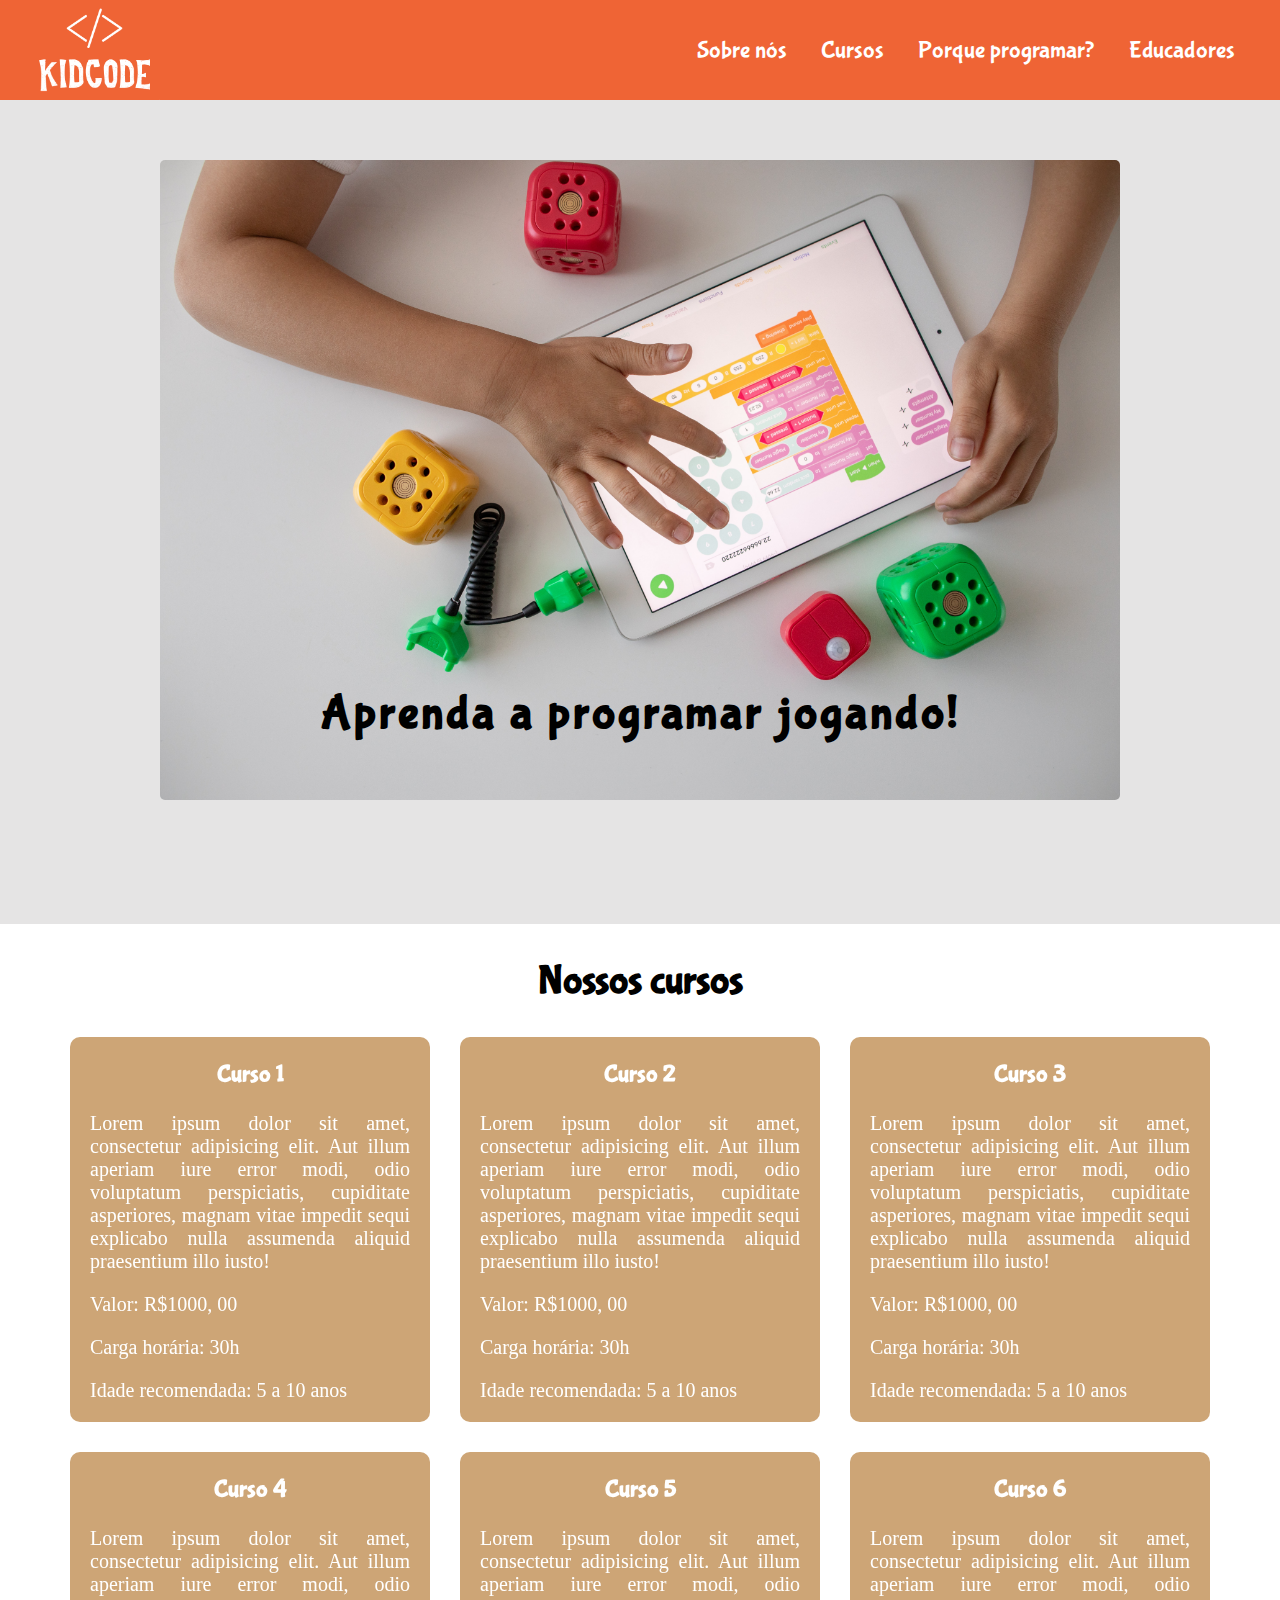
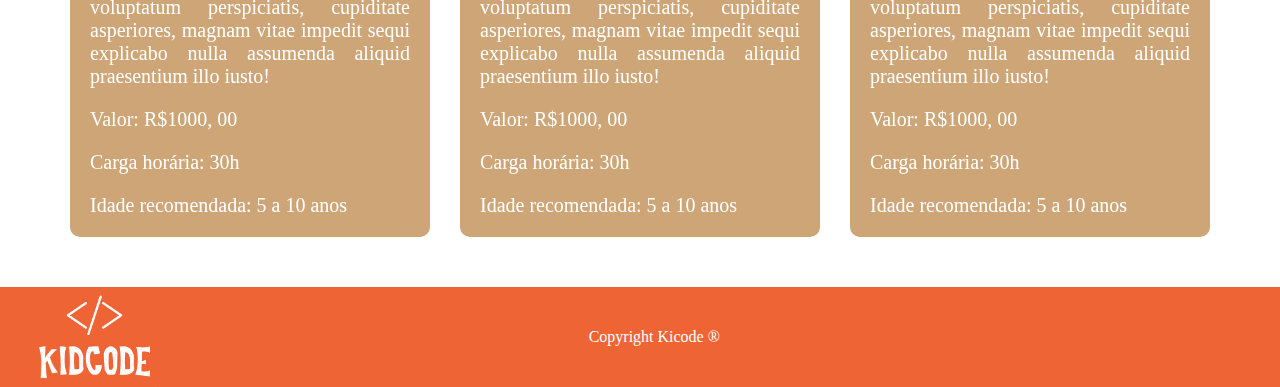
==== index.html @ c509c016 "Primeira versão da página inicial da Kidcode" ====
<!DOCTYPE html>
<html lang="pt">
  <head>
    <meta charset="UTF-8" />
    <meta http-equiv="X-UA-Compatible" content="IE=edge" />
    <meta name="viewport" content="width=device-width, initial-scale=1.0" />
    <title>KidCode | Bem vindo!</title>
    <link rel="stylesheet" href="style.css" />
    <link rel="preconnect" href="https://fonts.googleapis.com" />
    <link rel="preconnect" href="https://fonts.gstatic.com" crossorigin />
    <link
      href="https://fonts.googleapis.com/css2?family=Bubblegum+Sans&display=swap"
      rel="stylesheet"
    />
  </head>
  <body>
    <!--Cabeçalho-->

    <header class="header-container">
      <img class="logo" src="./assets/imagens/logo-laranja.png" />
      <nav class="nav-container">
        <ul>
          <li><a href="#">Sobre nós</a></li>
          <li><a href="#">Cursos</a></li>
          <li><a href="#">Porque programar?</a></li>
          <li><a href="#">Educadores</a></li>
        </ul>
      </nav>
    </header>

    <!--Parte principal-->
    <main>
      <!--Banner principal do site-->
      <section class="banner-container">
        <img src="./assets/imagens/imagem-banner.jpg" alt="" />
        <h1>Aprenda a programar jogando!</h1>
      </section>

      <!--Seção de cursos-->
      <section class="cursos-container">
        <h2>Nossos cursos</h2>

        <!--Container dos cards de cursos-->
        <div class="cursos-cards-container">
          <div class="card primeiro">
            <h3>Curso 1</h3>
            <p>
              Lorem ipsum dolor sit amet, consectetur adipisicing elit. Aut
              illum aperiam iure error modi, odio voluptatum perspiciatis,
              cupiditate asperiores, magnam vitae impedit sequi explicabo nulla
              assumenda aliquid praesentium illo iusto!
            </p>
            <p>Valor: R$1000, 00</p>
            <p>Carga horária: 30h</p>
            <p>Idade recomendada: 5 a 10 anos</p>
          </div>
          <div class="card segundo">
            <h3>Curso 2</h3>
            <p>
              Lorem ipsum dolor sit amet, consectetur adipisicing elit. Aut
              illum aperiam iure error modi, odio voluptatum perspiciatis,
              cupiditate asperiores, magnam vitae impedit sequi explicabo nulla
              assumenda aliquid praesentium illo iusto!
            </p>
            <p>Valor: R$1000, 00</p>
            <p>Carga horária: 30h</p>
            <p>Idade recomendada: 5 a 10 anos</p>
          </div>
          <div class="card terceiro">
            <h3>Curso 3</h3>
            <p>
              Lorem ipsum dolor sit amet, consectetur adipisicing elit. Aut
              illum aperiam iure error modi, odio voluptatum perspiciatis,
              cupiditate asperiores, magnam vitae impedit sequi explicabo nulla
              assumenda aliquid praesentium illo iusto!
            </p>
            <p>Valor: R$1000, 00</p>
            <p>Carga horária: 30h</p>
            <p>Idade recomendada: 5 a 10 anos</p>
          </div>
          <div class="card quarto">
            <h3>Curso 4</h3>
            <p>
              Lorem ipsum dolor sit amet, consectetur adipisicing elit. Aut
              illum aperiam iure error modi, odio voluptatum perspiciatis,
              cupiditate asperiores, magnam vitae impedit sequi explicabo nulla
              assumenda aliquid praesentium illo iusto!
            </p>
            <p>Valor: R$1000, 00</p>
            <p>Carga horária: 30h</p>
            <p>Idade recomendada: 5 a 10 anos</p>
          </div>
          <div class="card quinto">
            <h3>Curso 5</h3>
            <p>
              Lorem ipsum dolor sit amet, consectetur adipisicing elit. Aut
              illum aperiam iure error modi, odio voluptatum perspiciatis,
              cupiditate asperiores, magnam vitae impedit sequi explicabo nulla
              assumenda aliquid praesentium illo iusto!
            </p>
            <p>Valor: R$1000, 00</p>
            <p>Carga horária: 30h</p>
            <p>Idade recomendada: 5 a 10 anos</p>
          </div>
          <div class="card sexto">
            <h3>Curso 6</h3>
            <p>
              Lorem ipsum dolor sit amet, consectetur adipisicing elit. Aut
              illum aperiam iure error modi, odio voluptatum perspiciatis,
              cupiditate asperiores, magnam vitae impedit sequi explicabo nulla
              assumenda aliquid praesentium illo iusto!
            </p>
            <p>Valor: R$1000, 00</p>
            <p>Carga horária: 30h</p>
            <p>Idade recomendada: 5 a 10 anos</p>
          </div>
        </div>
      </section>
    </main>

    <!--Footer-->
    <footer class="footer-container">
      <img class="logo" src="./assets/imagens/logo-laranja.png" />
      <p>Copyright Kicode	&#174</p>
    </footer>
  </body>
</html>
---- style.css ----
:root {
  --laranja-principal: rgba(239, 100, 53, 1);
  --orange-hover: rgb(241, 181, 161);
}

/*Fontes
Nav
font-family: 'Bubblegum Sans', cursive;
*/

body {
  margin: 0;
}
/*---------------------------------------------------------------------------*/

/*HEADER*/

.header-container {
  background-color: var(--laranja-principal);
  display: flex;
  justify-content: space-between;
}

.logo {
  height: 100px;
  margin-left: 30px;
}

/*Navegação*/

.nav-container{
  align-items: center;
  display: flex;
}

.nav-container ul {
  padding: 0;
  padding-right: 30px;
}

.nav-container li {
  display: inline;
  padding: 15px;
  list-style: none;
}

.nav-container li:hover {
  border: 2px solid #fff;
  border-radius: 10px;
  padding: 13px;
  background-color: rgba(255, 255, 255, 0.91);
}

.nav-container li:hover a {
  color: rgba(239, 100, 53, 1)
}

.nav-container li a {
  color: #fff;
  font-size: 1.5rem;
  text-decoration: none;
  font-family: 'Bubblegum Sans', cursive;
}

/*------------------------------------------------------------------------*/

/*Banner*/

.banner-container {
  text-align: center;
  background-color: rgb(229, 228, 228);
  padding-top: 60px;
  max-height: 100vh;
  overflow: hidden;
}

.banner-container img {
  max-height: 75%;
  max-width: 75%;
  border-radius: 5px;
}

.banner-container h1 {
  z-index: 10;
  position: relative;
  bottom: 150px;
  font-family: 'Bubblegum Sans', cursive;
  letter-spacing: 3px;
  font-size: 3rem;
}

/*--------------------------------------------------------------------------*/

/*Seção de cursos*/

.cursos-container {
  margin-bottom: 50px;
}

.cursos-container h2 {
  text-align: center;
  font-size: 2.5rem;
  font-family: 'Bubblegum Sans', cursive;
}

.cursos-cards-container {
  display: grid;
  grid-template-columns: 40px repeat(6, 1fr) 40px;
  grid-template-rows: repeat(2, 1fr);
  gap: 30px;
  align-items: center;
}

.card {
  text-align: justify;
}

/*Estilização dos cards*/

.card {
  background-color: #f0a041;
  color: #fff;
  border-radius: 10px;
  filter: grayscale(50%);
  padding: 0 20px;
}

.card h3 {
  font-family: 'Bubblegum Sans', cursive;
  text-align: center;
  font-size: 1.5rem;
}

.card p {
  font-size: 1.25rem;
}

.card:hover {
  filter: none;
  cursor: pointer;
}

/*posicionamento dos cards dentro do grid*/

.card.primeiro{
  grid-column-start: 2;
  grid-column-end: 4;
  grid-row: 1 / 2;
}

.card.segundo{
  grid-column-start: 4;
  grid-column-end: 6;
  grid-row: 1 / 2;
}

.card.terceiro {
  grid-column-start: 6;
  grid-column-end: 8;
  grid-row: 1 / 2;
}

.card.quarto {
  grid-column-start: 2;
  grid-column-end: 4;
  grid-row: 2 / 3;
}

.card.quinto {
  grid-column-start: 4;
  grid-column-end: 6;
  grid-row: 2 / 3;
}

.card.sexto {
  grid-column-start: 6;
  grid-column-end: 8;
  grid-row: 2 / 3;
}
/*-------------------------------------------------------------------------------*/

/*Footer*/

.footer-container {
  display: flex;
  background-color: var(--laranja-principal);
}

.footer-container img {
 display: relative;
 margin-left: 30px;
}


.footer-container p {
  color: #fff;
  display: inline;
  align-self: center;
  margin: 0 auto;
  transform: translateX(-50%);
}
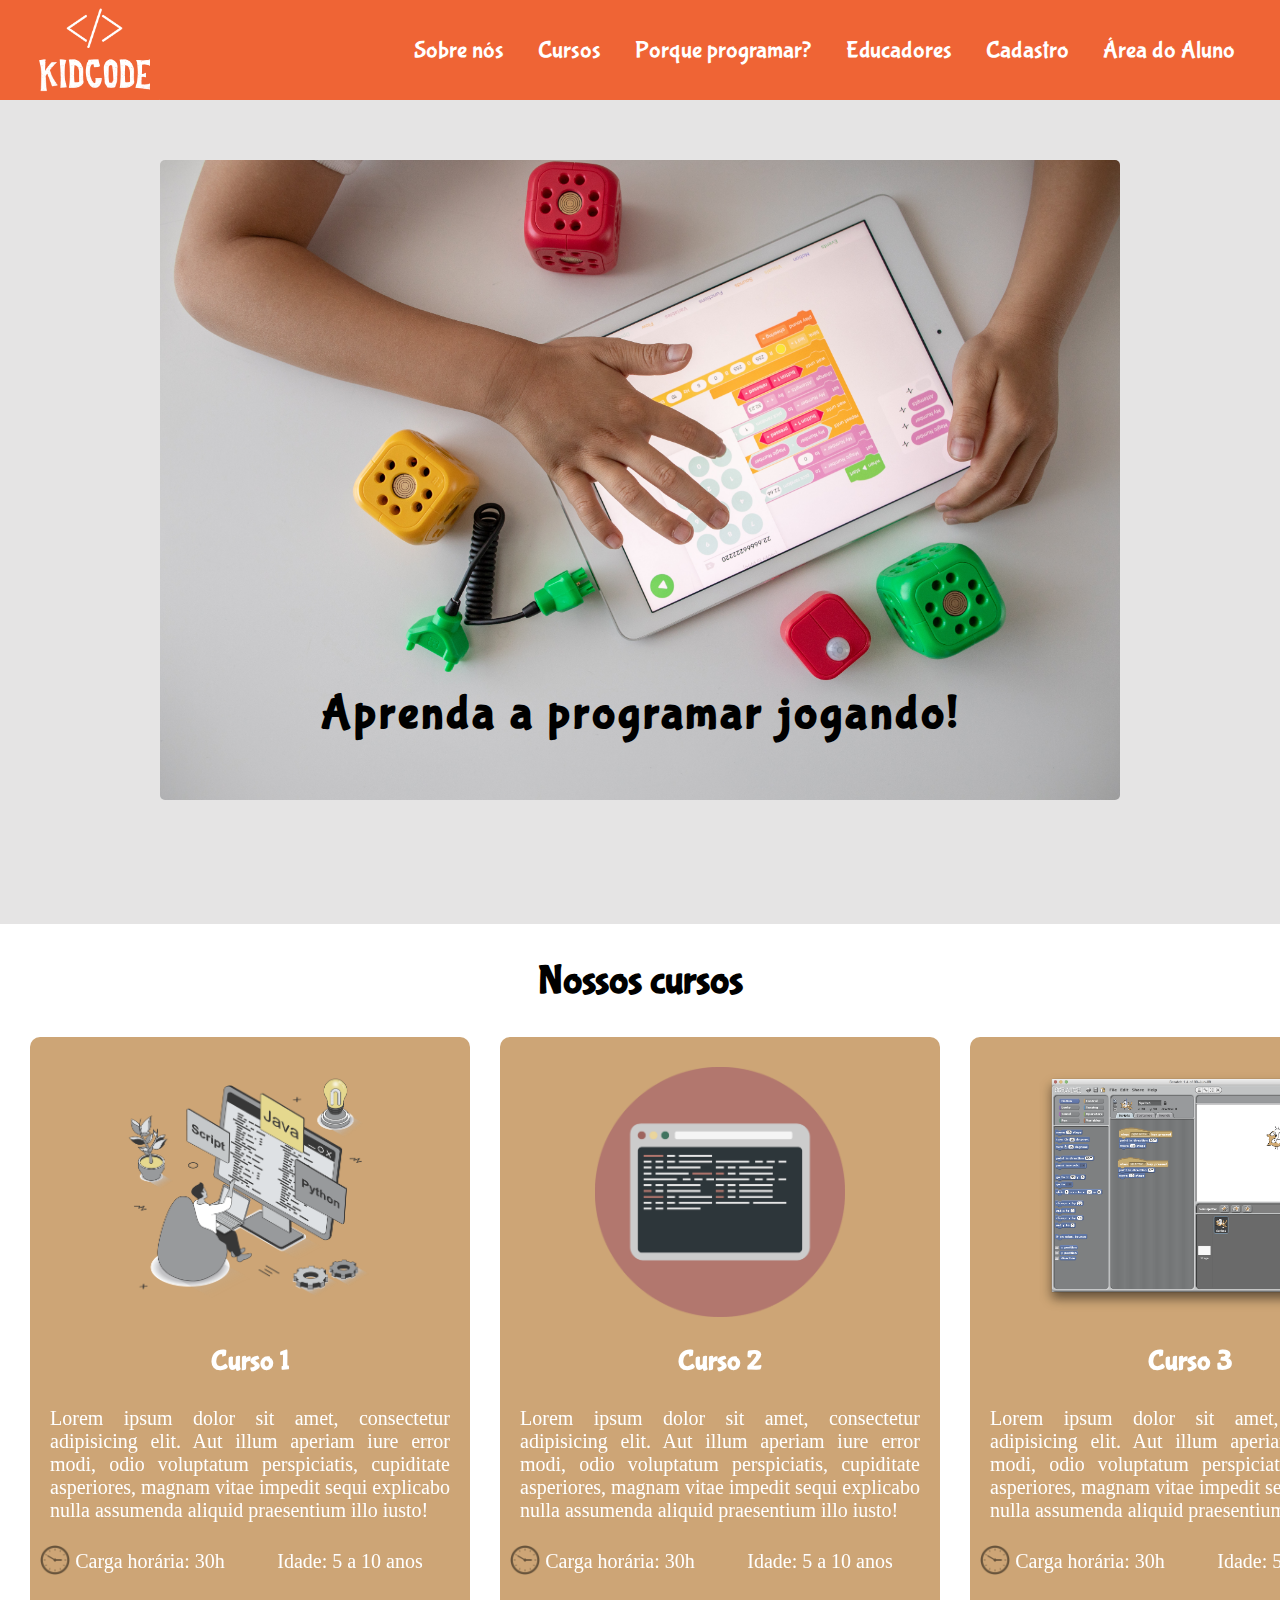
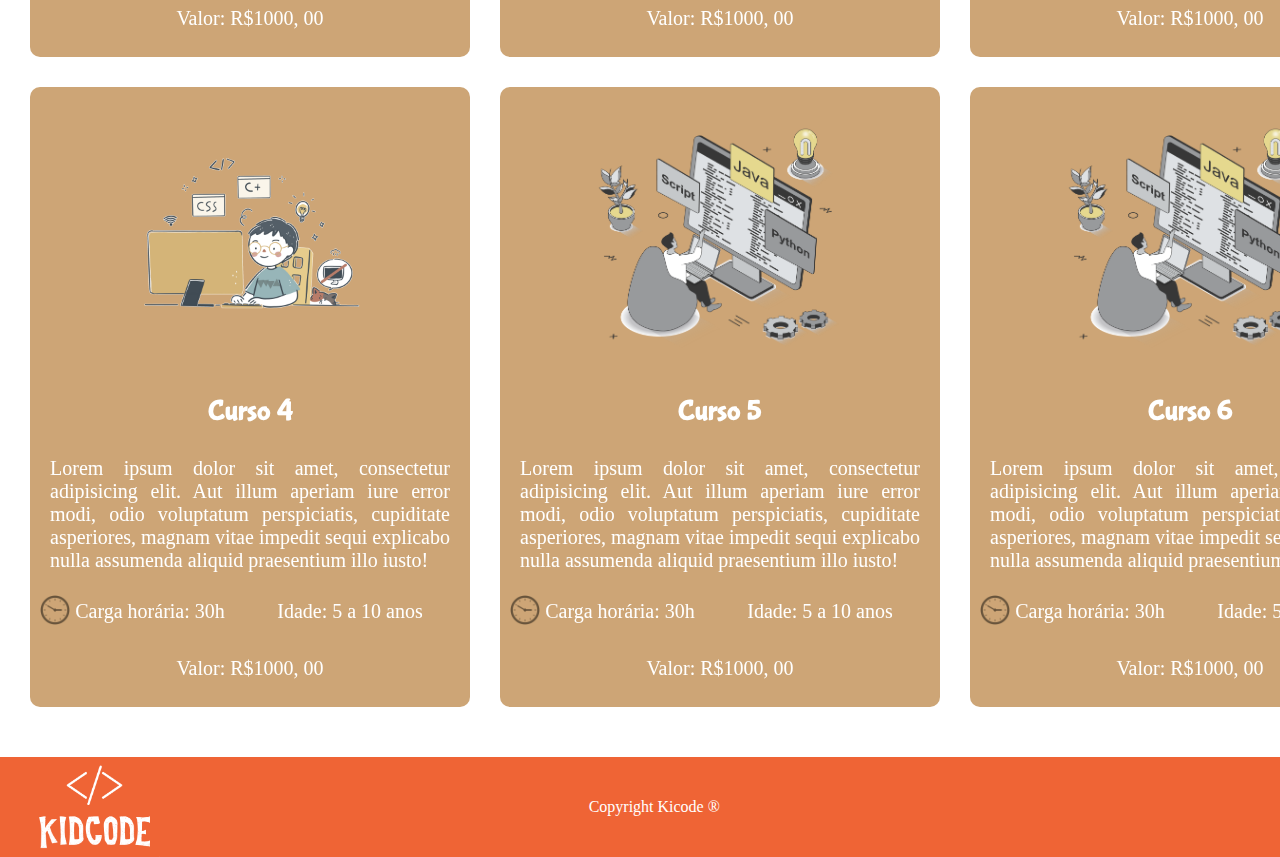
==== commit 612aabb0: "Header position fixed. Adicionei imagens nos cards de cursos" ====
--- a/index.html
+++ b/index.html
@@ -24,6 +24,8 @@
           <li><a href="#">Cursos</a></li>
           <li><a href="#">Porque programar?</a></li>
           <li><a href="#">Educadores</a></li>
+          <li><a href="#">Cadastro</a></li>
+          <li><a href="#">Área do Aluno</a></li>
         </ul>
       </nav>
     </header>
@@ -43,76 +45,94 @@
         <!--Container dos cards de cursos-->
         <div class="cursos-cards-container">
           <div class="card primeiro">
+            <div class="card-img-container">
+              <img src="./assets/imagens/cursos/coding.png" alt="">
+            </div>
             <h3>Curso 1</h3>
-            <p>
+            <p class="descricao">
               Lorem ipsum dolor sit amet, consectetur adipisicing elit. Aut
               illum aperiam iure error modi, odio voluptatum perspiciatis,
               cupiditate asperiores, magnam vitae impedit sequi explicabo nulla
               assumenda aliquid praesentium illo iusto!
             </p>
-            <p>Valor: R$1000, 00</p>
-            <p>Carga horária: 30h</p>
-            <p>Idade recomendada: 5 a 10 anos</p>
+            <p class="valor">Valor: R$1000, 00</p>
+            <p class="carga-horaria">Carga horária: 30h</p>
+            <p class="idade">Idade: 5 a 10 anos</p>
           </div>
           <div class="card segundo">
+            <div class="card-img-container">
+              <img src="./assets/imagens/cursos/coding2.png" alt="">
+            </div>
             <h3>Curso 2</h3>
-            <p>
+            <p class="descricao">
               Lorem ipsum dolor sit amet, consectetur adipisicing elit. Aut
               illum aperiam iure error modi, odio voluptatum perspiciatis,
               cupiditate asperiores, magnam vitae impedit sequi explicabo nulla
               assumenda aliquid praesentium illo iusto!
             </p>
-            <p>Valor: R$1000, 00</p>
-            <p>Carga horária: 30h</p>
-            <p>Idade recomendada: 5 a 10 anos</p>
+            <p class="valor">Valor: R$1000, 00</p>
+            <p class="carga-horaria">Carga horária: 30h</p>
+            <p class="idade">Idade: 5 a 10 anos</p>
           </div>
           <div class="card terceiro">
+            <div class="card-img-container">
+              <img src="./assets/imagens/cursos/scratch.png" alt="">
+            </div>
             <h3>Curso 3</h3>
-            <p>
+            <p class="descricao">
               Lorem ipsum dolor sit amet, consectetur adipisicing elit. Aut
               illum aperiam iure error modi, odio voluptatum perspiciatis,
               cupiditate asperiores, magnam vitae impedit sequi explicabo nulla
               assumenda aliquid praesentium illo iusto!
             </p>
-            <p>Valor: R$1000, 00</p>
-            <p>Carga horária: 30h</p>
-            <p>Idade recomendada: 5 a 10 anos</p>
+            <p class="valor">Valor: R$1000, 00</p>
+            <p class="carga-horaria">Carga horária: 30h </p>
+            <p class="idade">Idade: 5 a 10 anos</p>
           </div>
           <div class="card quarto">
+            <div class="card-img-container">
+              <img src="./assets/imagens/cursos/codingkid.png" alt="">
+            </div>
             <h3>Curso 4</h3>
-            <p>
+            <p class="descricao">
               Lorem ipsum dolor sit amet, consectetur adipisicing elit. Aut
               illum aperiam iure error modi, odio voluptatum perspiciatis,
               cupiditate asperiores, magnam vitae impedit sequi explicabo nulla
               assumenda aliquid praesentium illo iusto!
             </p>
-            <p>Valor: R$1000, 00</p>
-            <p>Carga horária: 30h</p>
-            <p>Idade recomendada: 5 a 10 anos</p>
+            <p class="valor">Valor: R$1000, 00</p>
+            <p class="carga-horaria">Carga horária: 30h</p>
+            <p class="idade">Idade: 5 a 10 anos</p>
           </div>
           <div class="card quinto">
+            <div class="card-img-container">
+              <img src="./assets/imagens/cursos/coding.png" alt="">
+            </div>
             <h3>Curso 5</h3>
-            <p>
+            <p class="descricao">
               Lorem ipsum dolor sit amet, consectetur adipisicing elit. Aut
               illum aperiam iure error modi, odio voluptatum perspiciatis,
               cupiditate asperiores, magnam vitae impedit sequi explicabo nulla
               assumenda aliquid praesentium illo iusto!
             </p>
-            <p>Valor: R$1000, 00</p>
-            <p>Carga horária: 30h</p>
-            <p>Idade recomendada: 5 a 10 anos</p>
+            <p class="valor">Valor: R$1000, 00</p>
+            <p class="carga-horaria">Carga horária: 30h</p>
+            <p class="idade">Idade: 5 a 10 anos</p>
           </div>
           <div class="card sexto">
+            <div class="card-img-container">
+              <img src="./assets/imagens/cursos/coding.png" alt="">
+            </div>
             <h3>Curso 6</h3>
-            <p>
+            <p class="descricao">
               Lorem ipsum dolor sit amet, consectetur adipisicing elit. Aut
               illum aperiam iure error modi, odio voluptatum perspiciatis,
               cupiditate asperiores, magnam vitae impedit sequi explicabo nulla
               assumenda aliquid praesentium illo iusto!
             </p>
-            <p>Valor: R$1000, 00</p>
-            <p>Carga horária: 30h</p>
-            <p>Idade recomendada: 5 a 10 anos</p>
+            <p class="valor">Valor: R$1000, 00</p>
+            <p class="carga-horaria">Carga horária: 30h</p>
+            <p class="idade">Idade: 5 a 10 anos</p>
           </div>
         </div>
       </section>
--- a/style.css
+++ b/style.css
@@ -19,6 +19,10 @@
   background-color: var(--laranja-principal);
   display: flex;
   justify-content: space-between;
+  position: fixed;
+  top:0;
+  width: 100vw;
+  z-index: 100;
 }
 
 .logo {
@@ -52,7 +56,7 @@
 }
 
 .nav-container li:hover a {
-  color: rgba(239, 100, 53, 1)
+  color: rgba(239, 100, 53, 1);
 }
 
 .nav-container li a {
@@ -64,9 +68,11 @@
 
 /*------------------------------------------------------------------------*/
 
+
 /*Banner*/
 
 .banner-container {
+  margin-top: 100px;
   text-align: center;
   background-color: rgb(229, 228, 228);
   padding-top: 60px;
@@ -93,9 +99,14 @@
 
 /*Seção de cursos*/
 
+/*Container de todos os cursos*/
+
 .cursos-container {
   margin-bottom: 50px;
-}
+  
+}
+
+/*título Nossos Cursos*/
 
 .cursos-container h2 {
   text-align: center;
@@ -103,17 +114,16 @@
   font-family: 'Bubblegum Sans', cursive;
 }
 
+/*container dos cards*/
 .cursos-cards-container {
   display: grid;
-  grid-template-columns: 40px repeat(6, 1fr) 40px;
+  grid-template-columns: repeat(8, 1fr);
   grid-template-rows: repeat(2, 1fr);
   gap: 30px;
   align-items: center;
-}
-
-.card {
-  text-align: justify;
-}
+
+}
+
 
 /*Estilização dos cards*/
 
@@ -123,21 +133,81 @@
   border-radius: 10px;
   filter: grayscale(50%);
   padding: 0 20px;
-}
+  width: 400px;
+  display: grid;
+  grid-template-rows: 300px 50px 150px 50px 70px;
+  grid-template-columns: repeat(2, 1fr);
+  justify-items: center;
+}
+
+/*Container das imagens dos cards e estilização das imagens / posicionamento*/
+.card-img-container {
+  width: 100%;
+  grid-area: 1 / 1 / 2 / 3;
+  margin: 30px auto 20px;
+
+}
+
+.card-img-container img{
+  width: auto;
+  height: 100%;
+  margin-left: 50%;
+  transform: translateX(-50%);
+}
+
+/*Estilização e posicionamento dos textos dos cards*/
 
 .card h3 {
   font-family: 'Bubblegum Sans', cursive;
   text-align: center;
-  font-size: 1.5rem;
-}
-
-.card p {
+  font-size: 1.75rem;
+  grid-area: 2 / 1 / 3 / 3;
+  margin: 0;
+  align-self: center;
+}
+
+.card .descricao {
+  font-size: 1.25rem;
+  grid-area: 3 / 1 / 4 / 3;
+  text-align: justify;
+}
+
+.card .carga-horaria {
+  grid-area: 4 / 1 / 5 / 2;
+  font-size: 1.25rem;
+  align-self: center;
+}
+
+/*Relógio antes da carga horária*/
+.card .carga-horaria::before {
+  background-image: url('./assets/imagens/cursos/clock.png');
+  filter: opacity(0.5);
+  background-size: 30px 30px;
+  display: inline-block;
+  width: 30px;
+  height: 30px;
+  content: '';
+  position: absolute;
+  left: 10px;
+  transform: translateY(-5px);
+}
+
+.card .idade {
+  align-self: center;
+  font-size: 1.25rem;
+}
+
+.card .valor {
+  grid-area: 5 / 1 / 6 / 3;
+  align-self: start;
   font-size: 1.25rem;
 }
 
 .card:hover {
   filter: none;
   cursor: pointer;
+  transform: scale(1.05);
+  transition: all 0.5s ease-in-out;
 }
 
 /*posicionamento dos cards dentro do grid*/
@@ -191,7 +261,6 @@
  margin-left: 30px;
 }
 
-
 .footer-container p {
   color: #fff;
   display: inline;
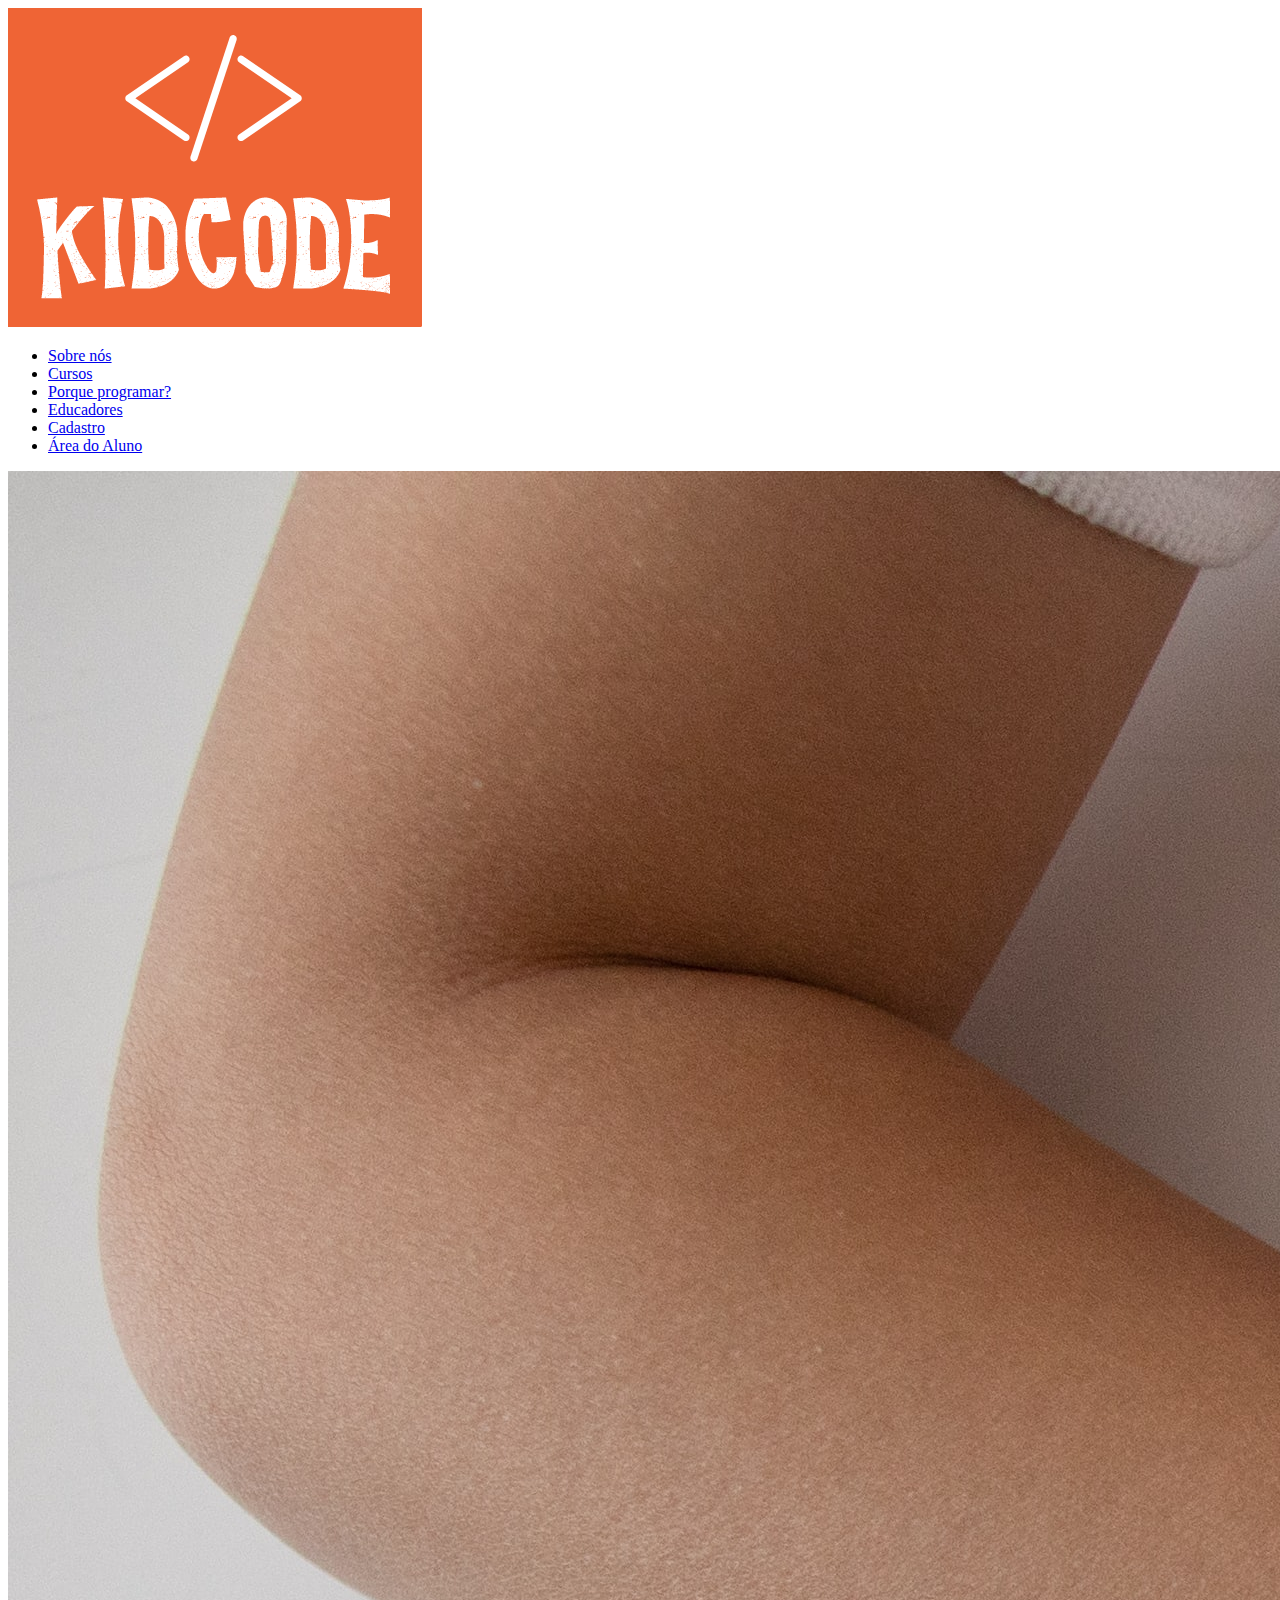
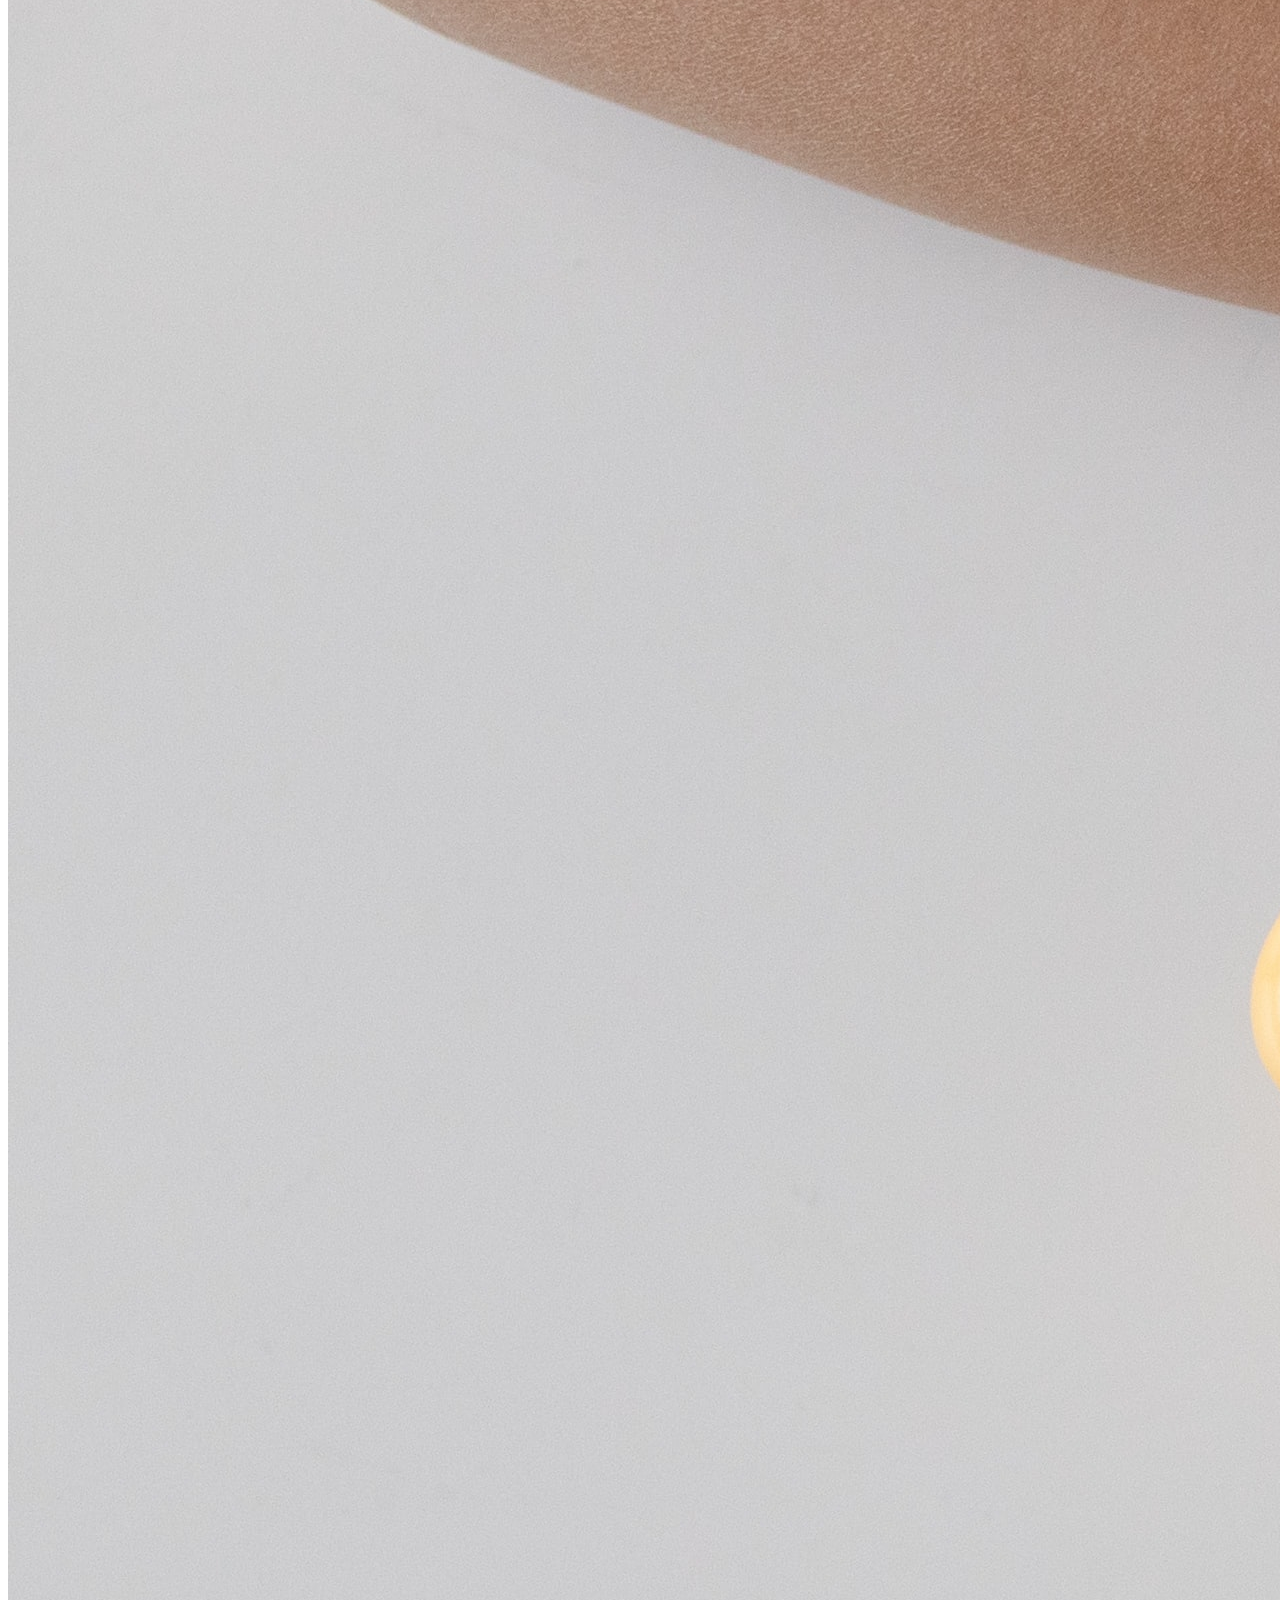
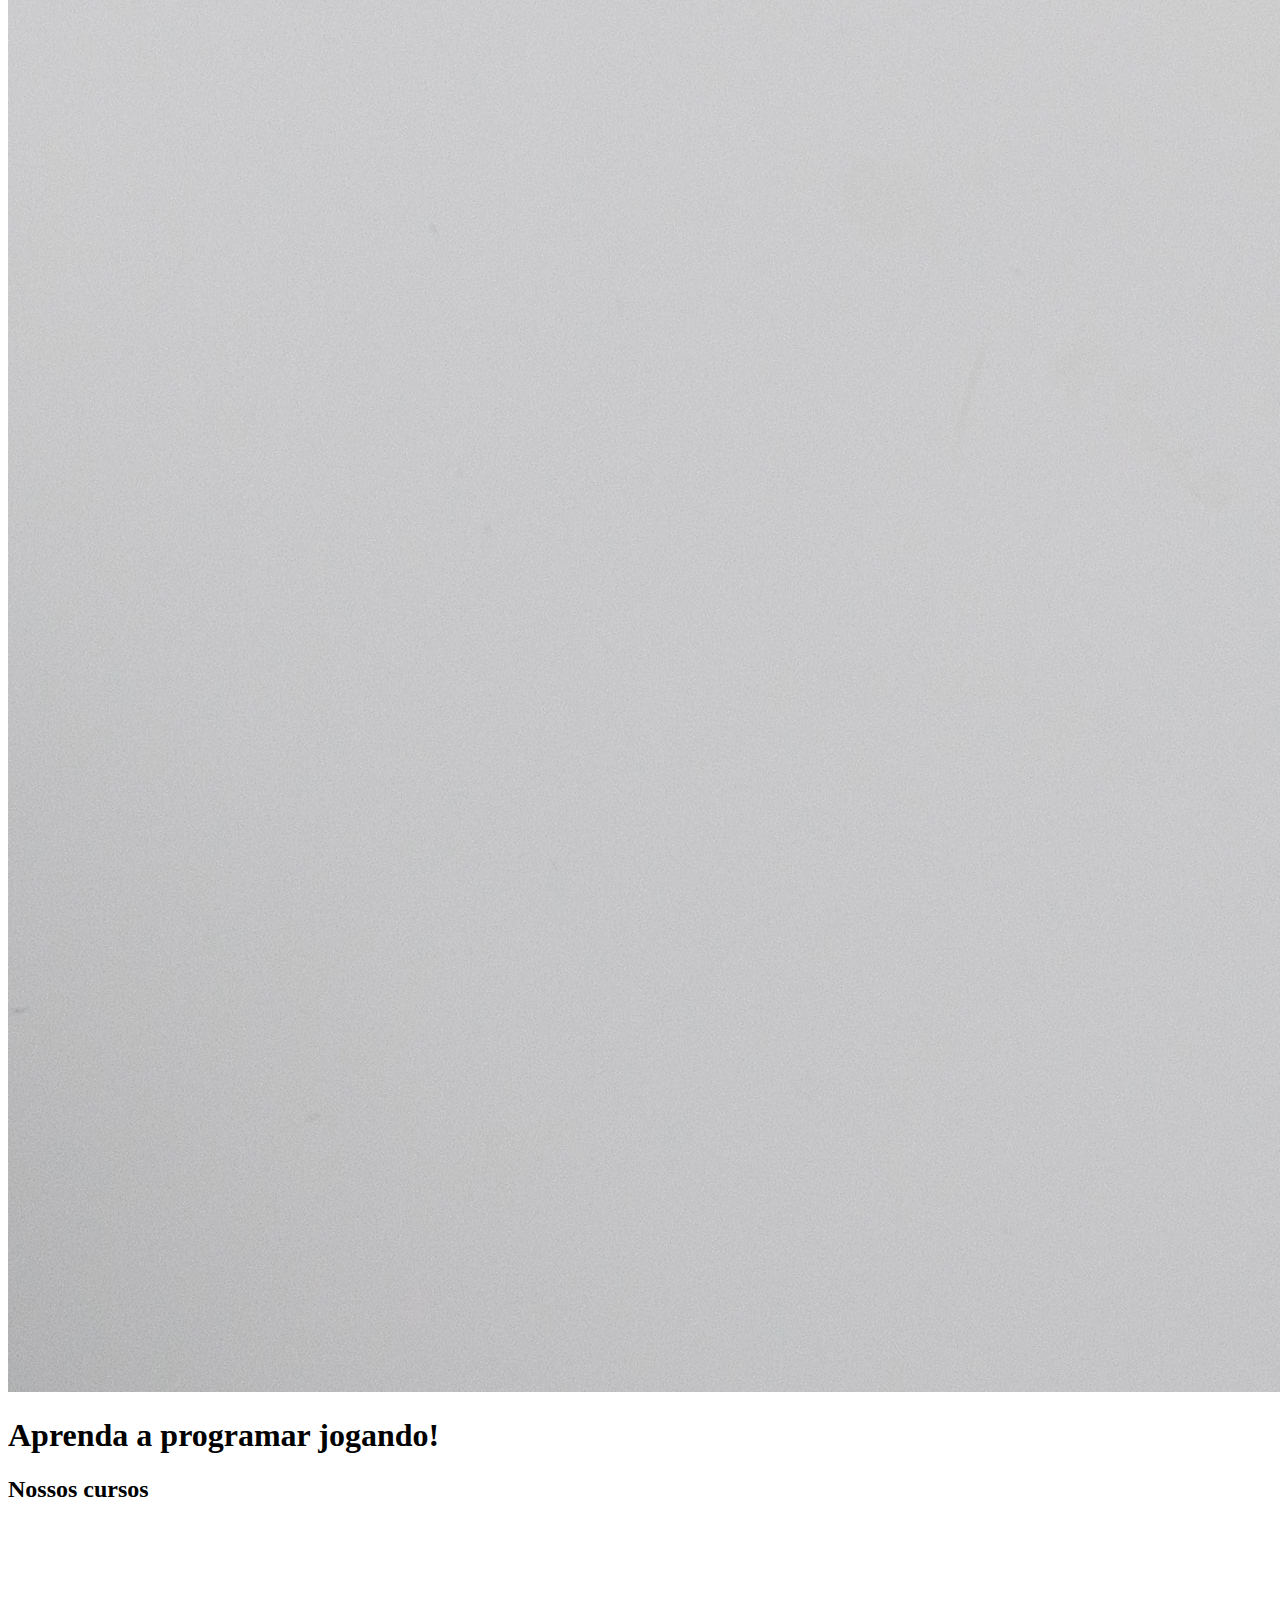
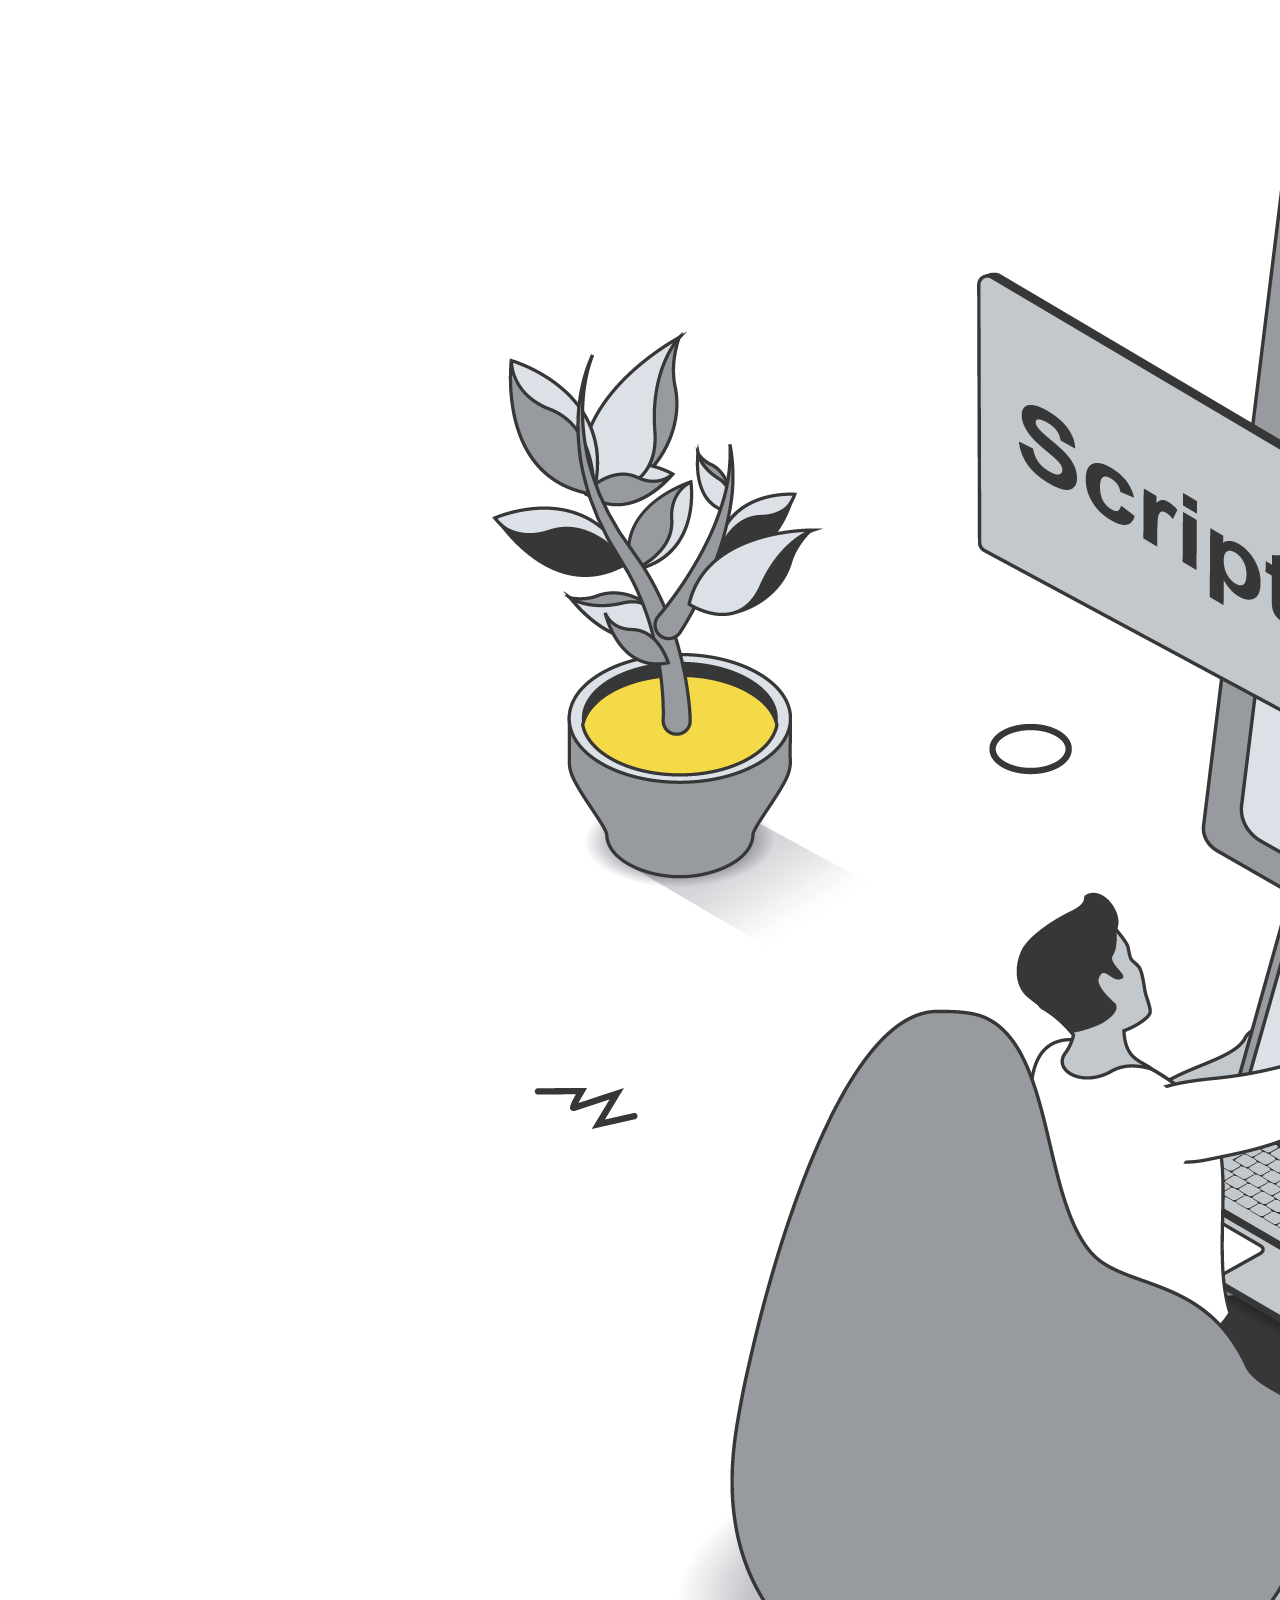
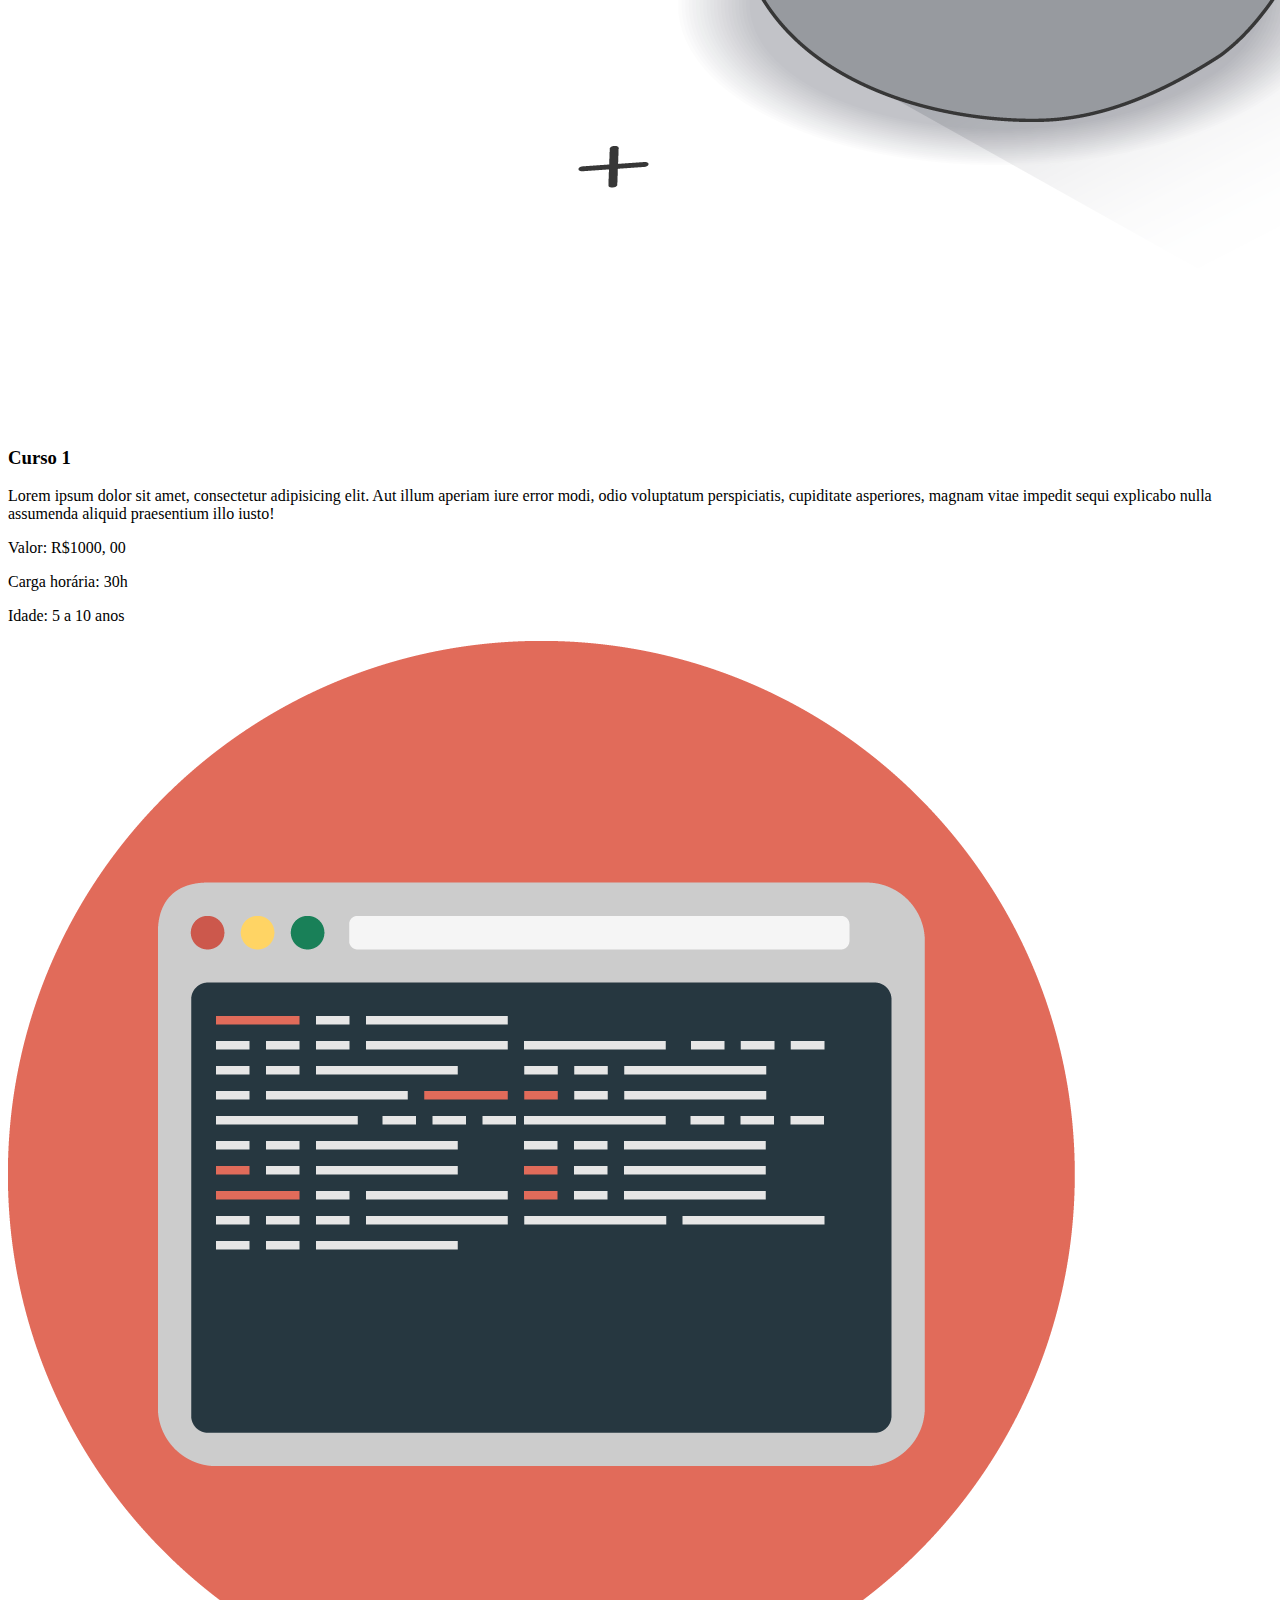
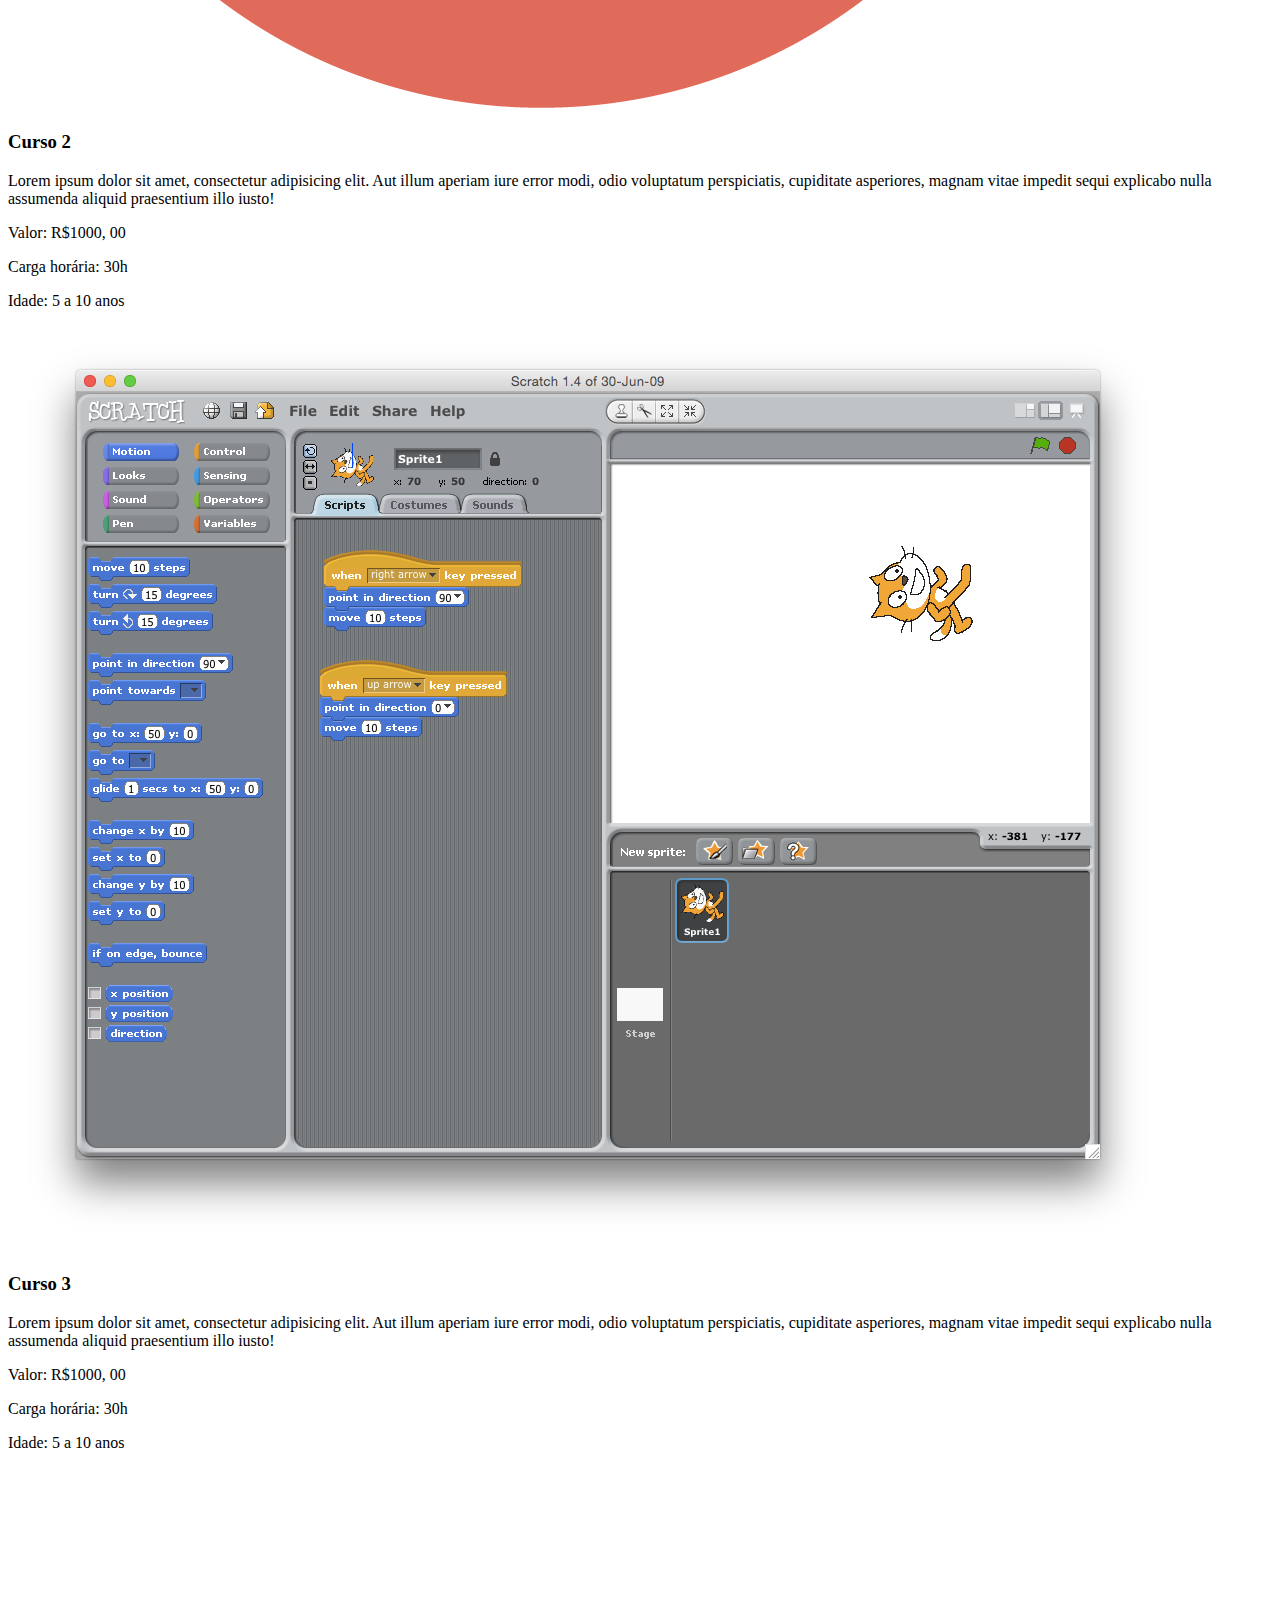
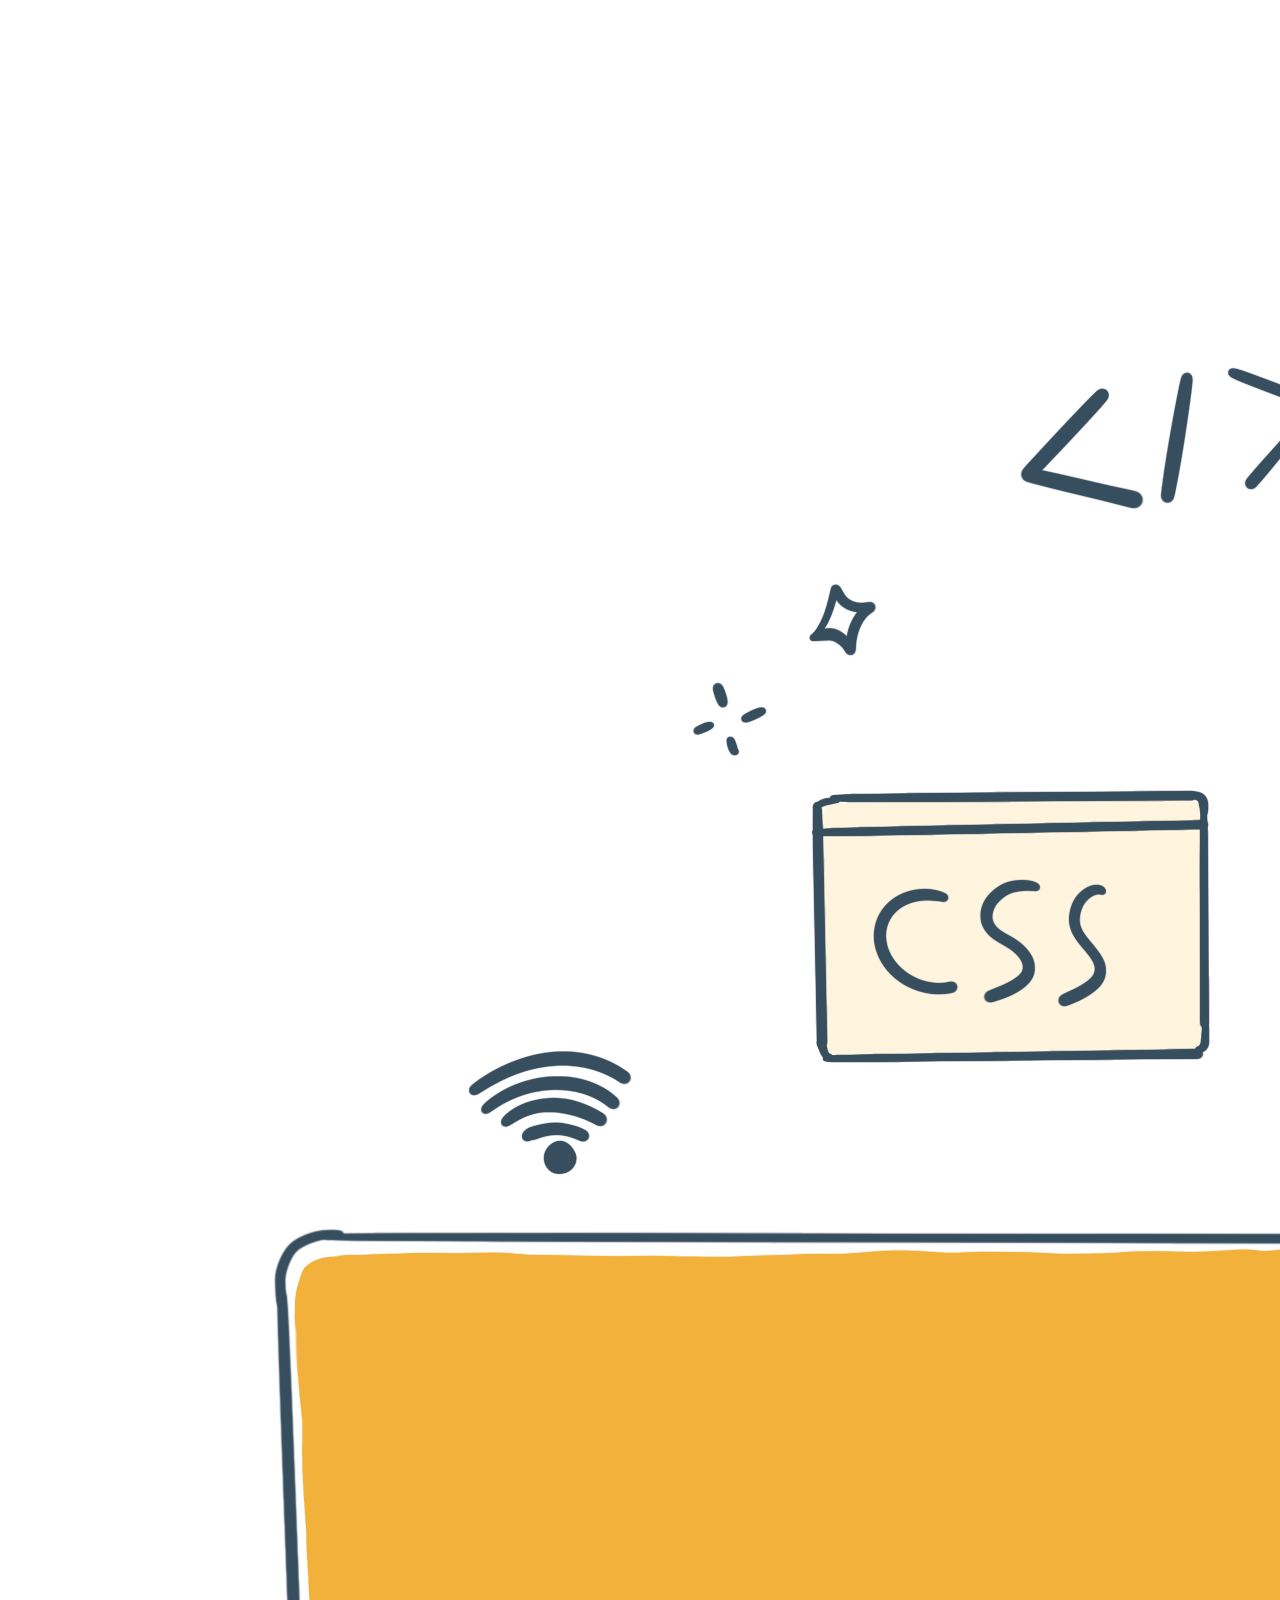
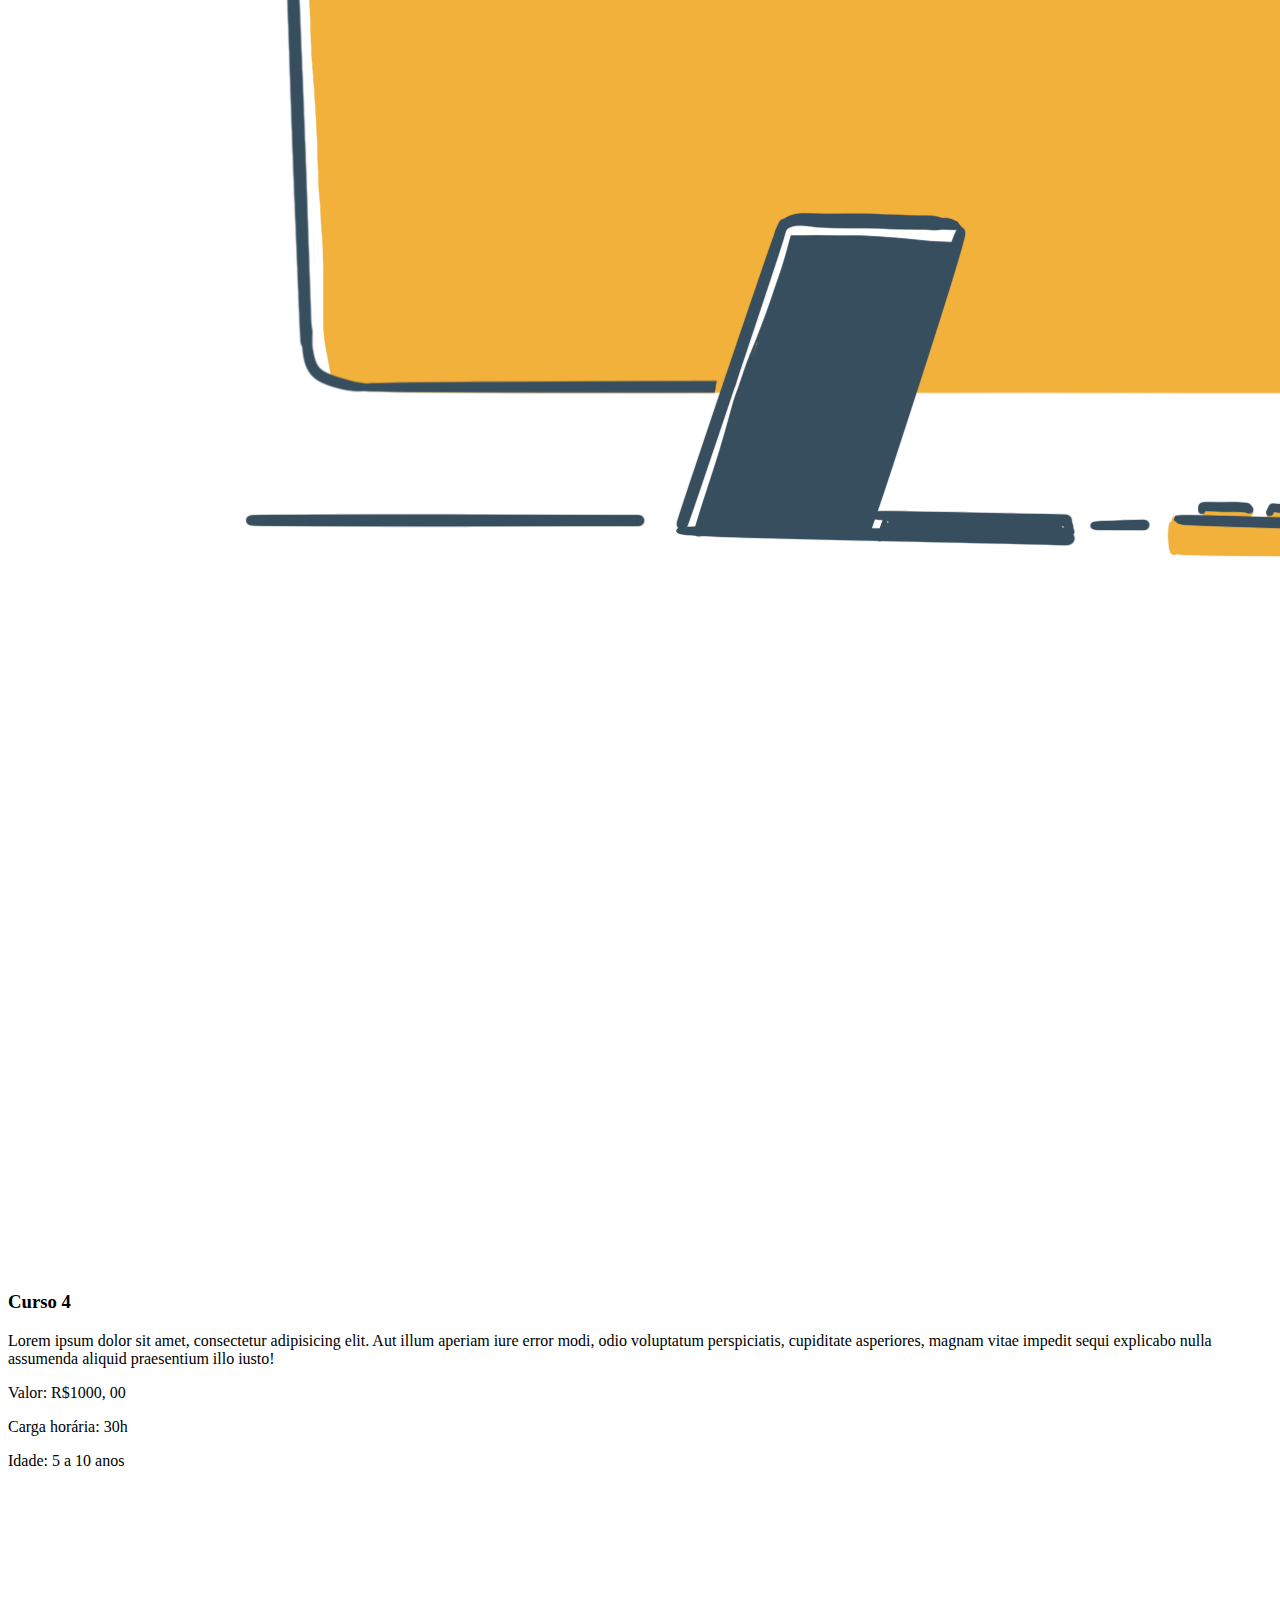
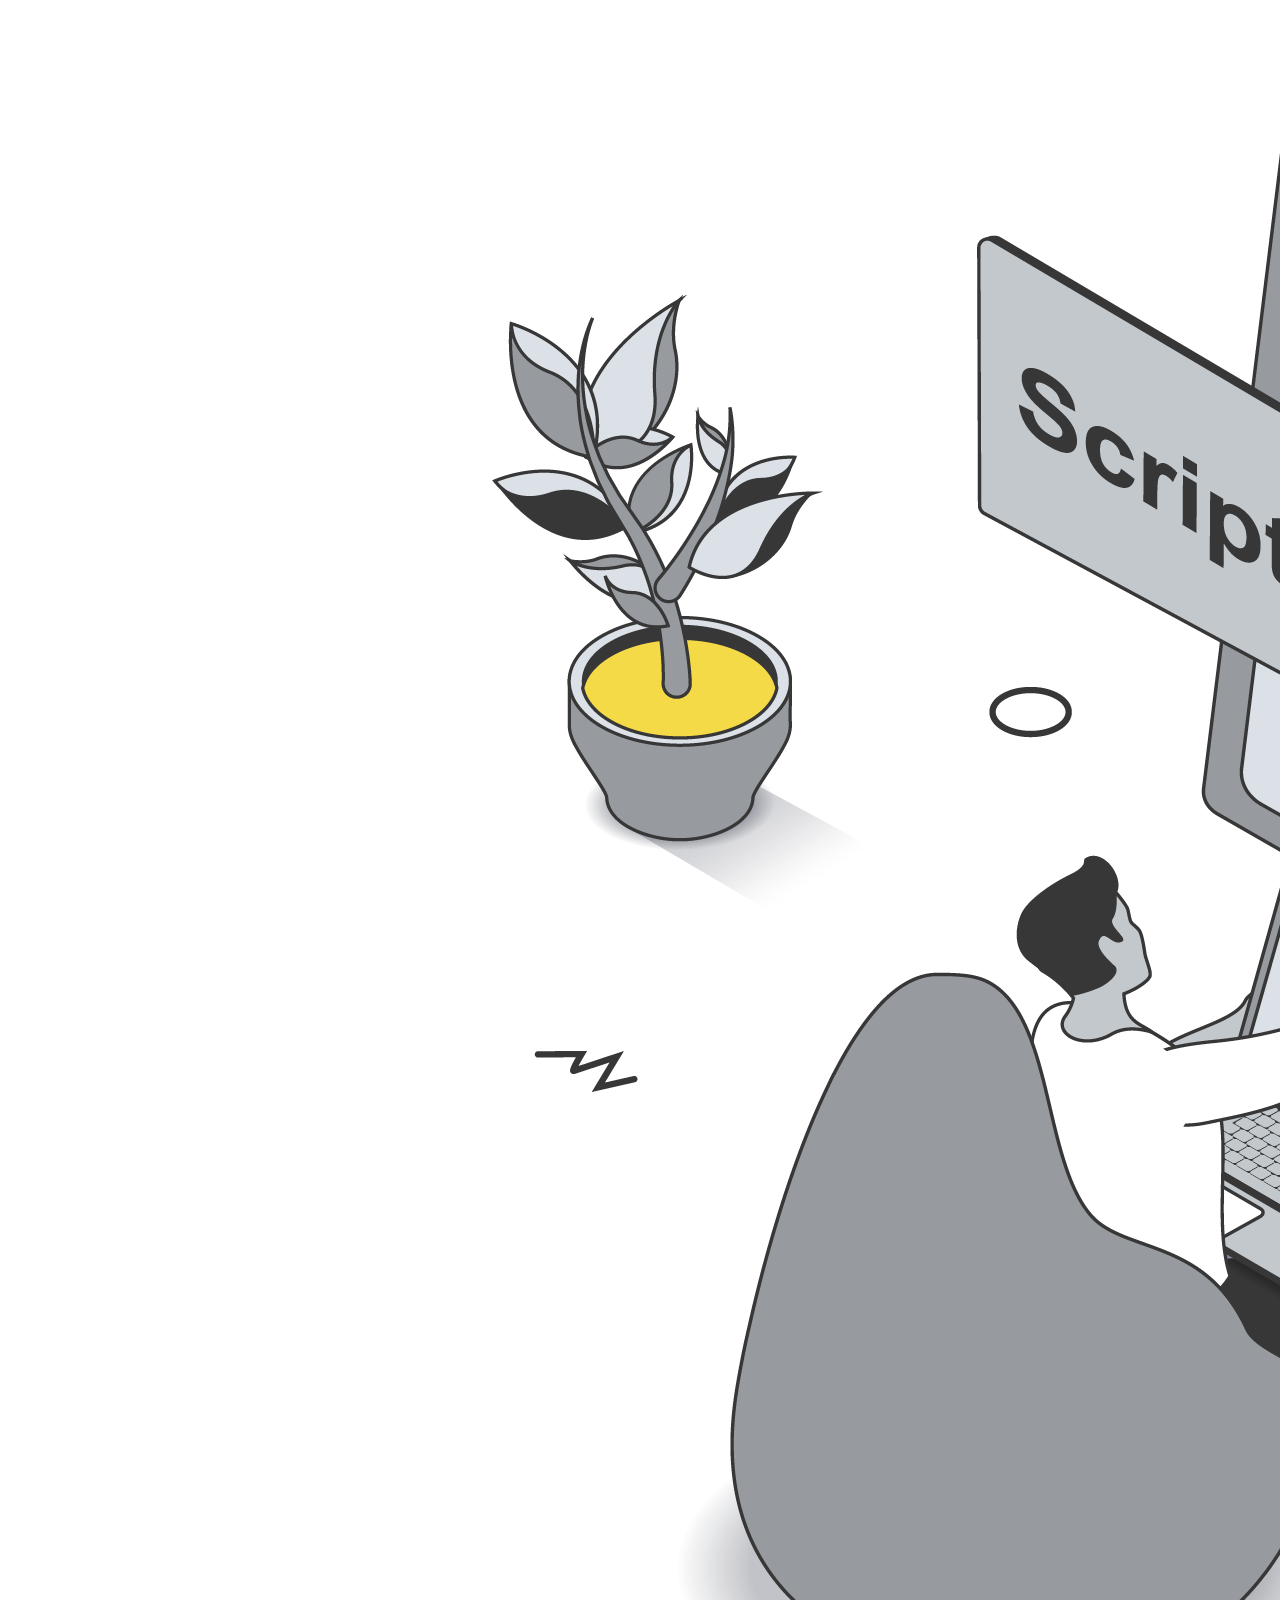
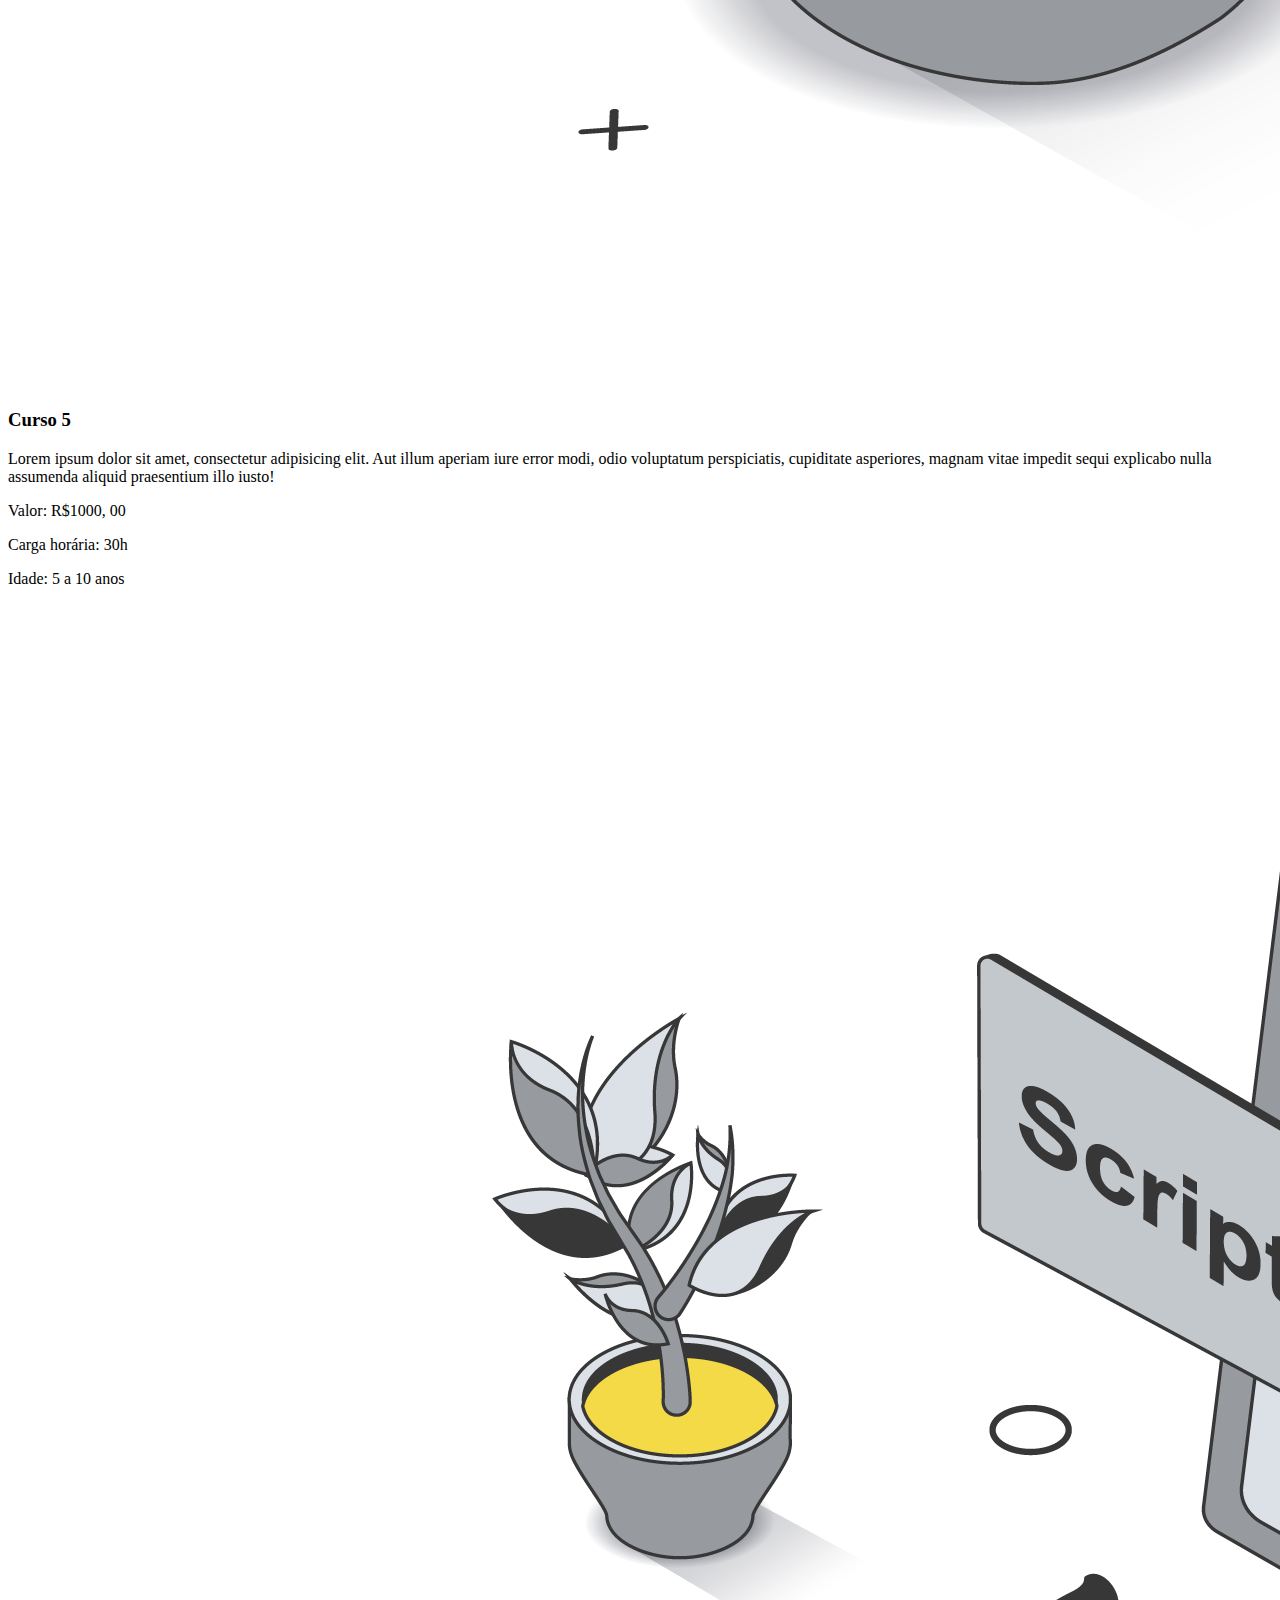
==== commit a222ad83: "Incluindo página de cadastro. Logo principal no header funciona como link para a home." ====
--- a/index.html
+++ b/index.html
@@ -5,7 +5,9 @@
     <meta http-equiv="X-UA-Compatible" content="IE=edge" />
     <meta name="viewport" content="width=device-width, initial-scale=1.0" />
     <title>KidCode | Bem vindo!</title>
-    <link rel="stylesheet" href="style.css" />
+    <link rel="stylesheet" href="./assets/styles/header.css">
+    <link rel="stylesheet" href="./assets/styles/style.css" />
+    <link rel="stylesheet" href="./assets/styles/footer.css">
     <link rel="preconnect" href="https://fonts.googleapis.com" />
     <link rel="preconnect" href="https://fonts.gstatic.com" crossorigin />
     <link
@@ -17,17 +19,23 @@
     <!--Cabeçalho-->
 
     <header class="header-container">
-      <img class="logo" src="./assets/imagens/logo-laranja.png" />
+      <a href="./index.html"><img class="logo" src="./assets/imagens/logo-laranja.png" /></a>
       <nav class="nav-container">
         <ul>
           <li><a href="#">Sobre nós</a></li>
           <li><a href="#">Cursos</a></li>
           <li><a href="#">Porque programar?</a></li>
           <li><a href="#">Educadores</a></li>
-          <li><a href="#">Cadastro</a></li>
+          <li><a href="./cadastro.html">Cadastro</a></li>
           <li><a href="#">Área do Aluno</a></li>
         </ul>
       </nav>
+      <!--Esta parte é referente ao menu hamburguer para telas menores-->
+      <div class="menu-toggle" id="mobile-menu">
+        <span class="bar"></span>
+        <span class="bar"></span>
+        <span class="bar"></span>
+      </div>
     </header>
 
     <!--Parte principal-->
@@ -143,5 +151,6 @@
       <img class="logo" src="./assets/imagens/logo-laranja.png" />
       <p>Copyright Kicode	&#174</p>
     </footer>
+    <script src="./scripts/app.js"></script>
   </body>
 </html>
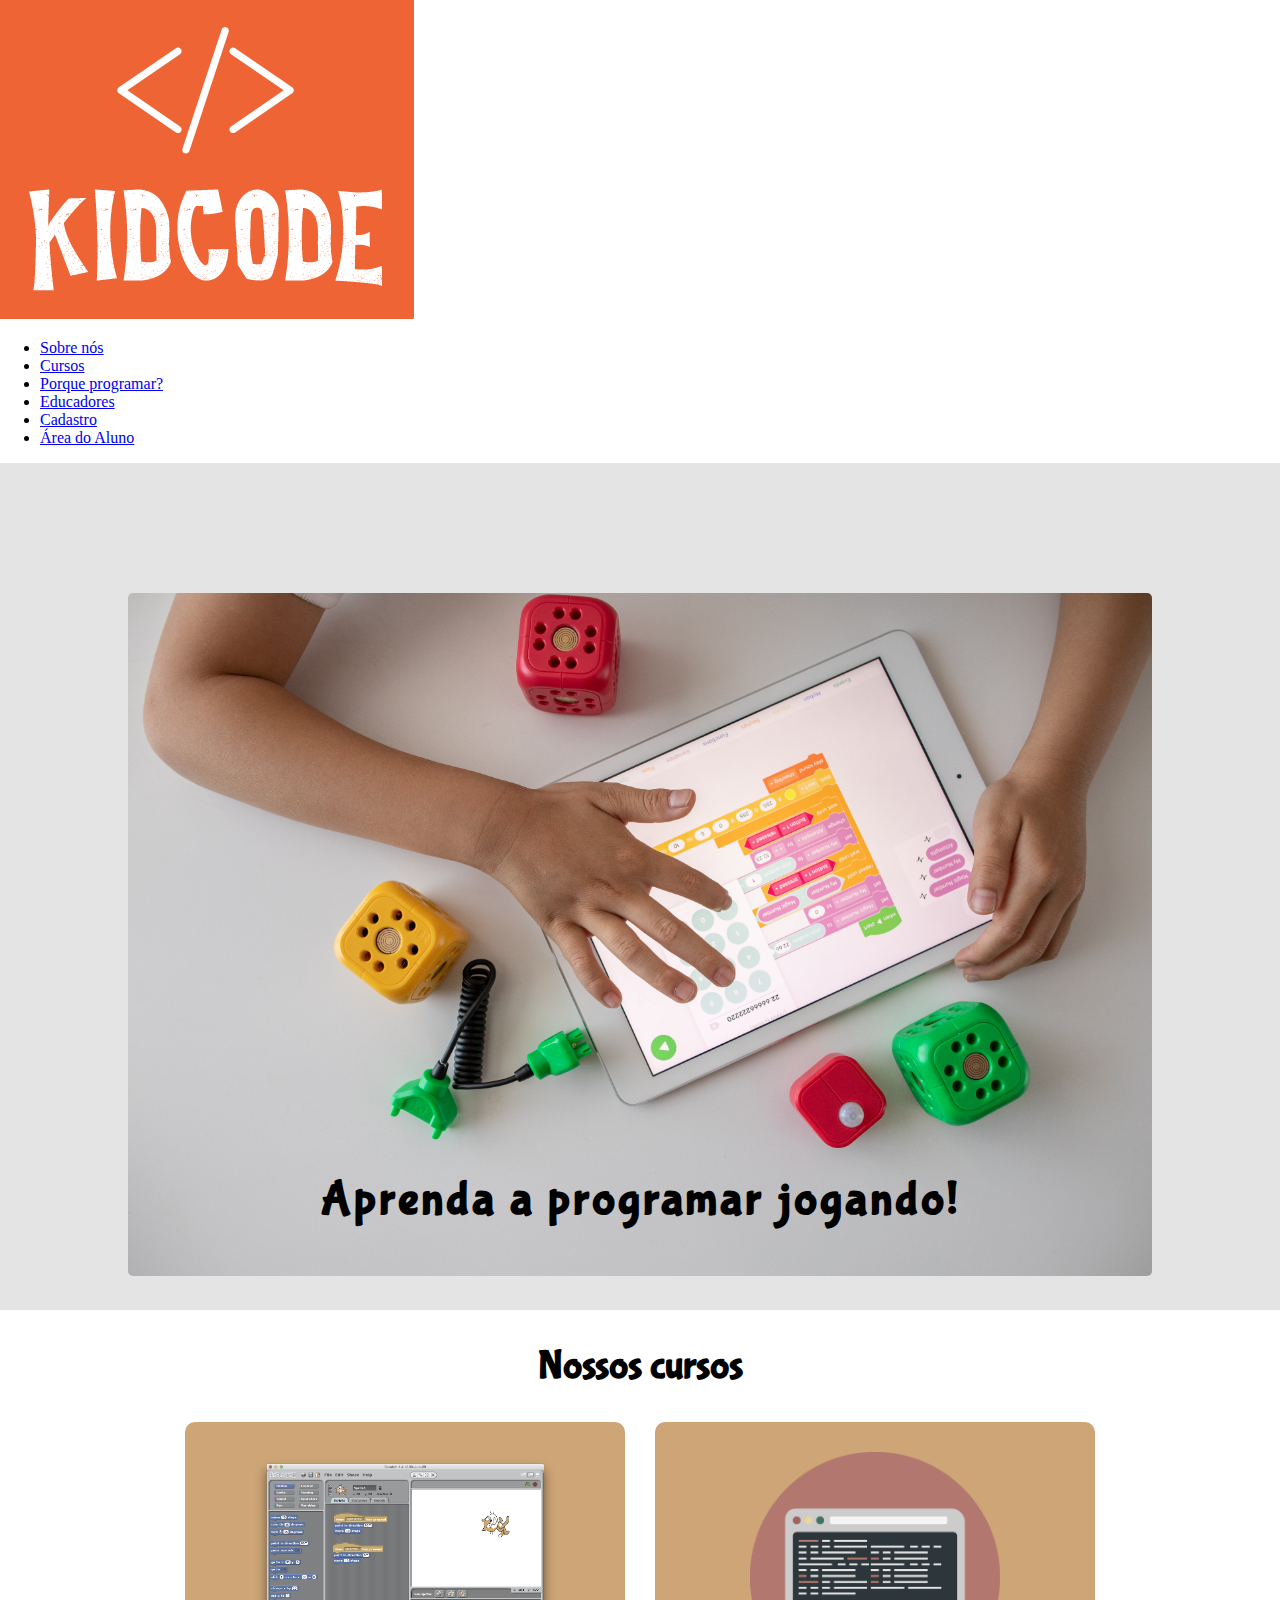
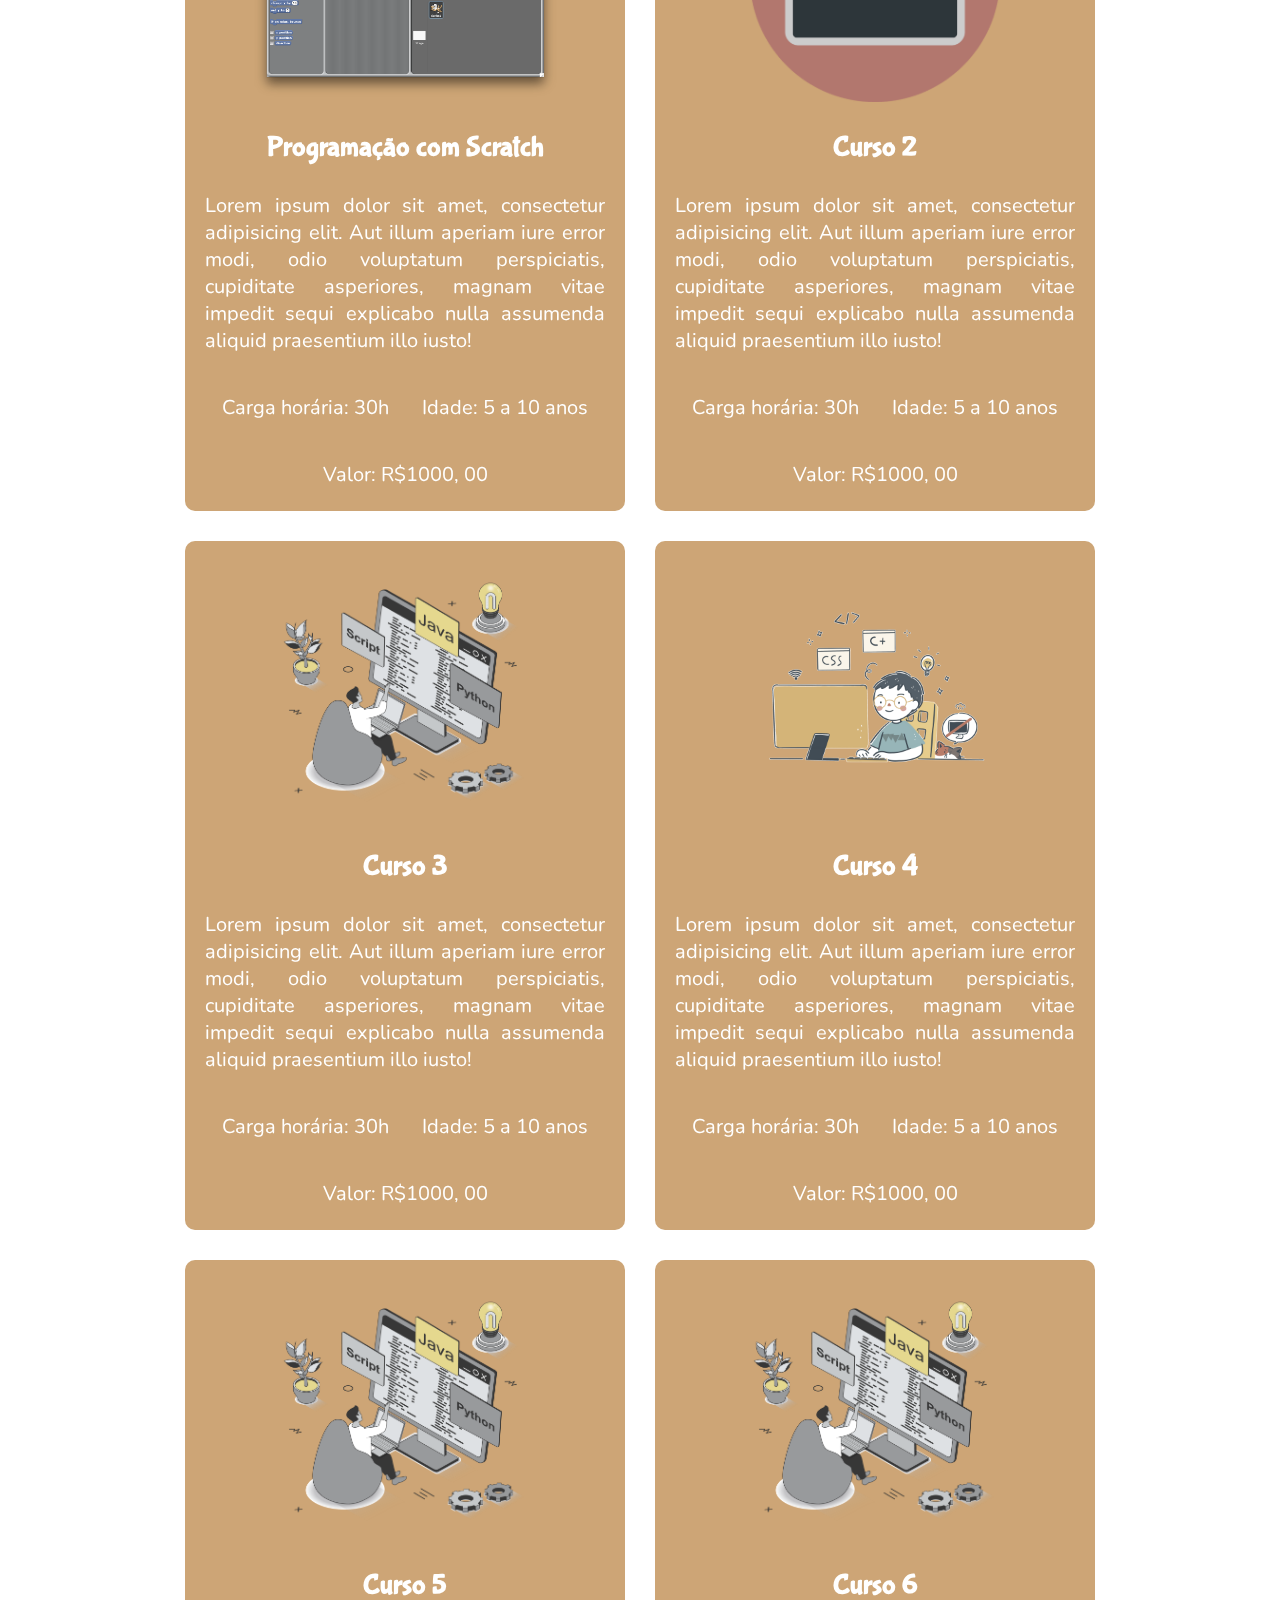
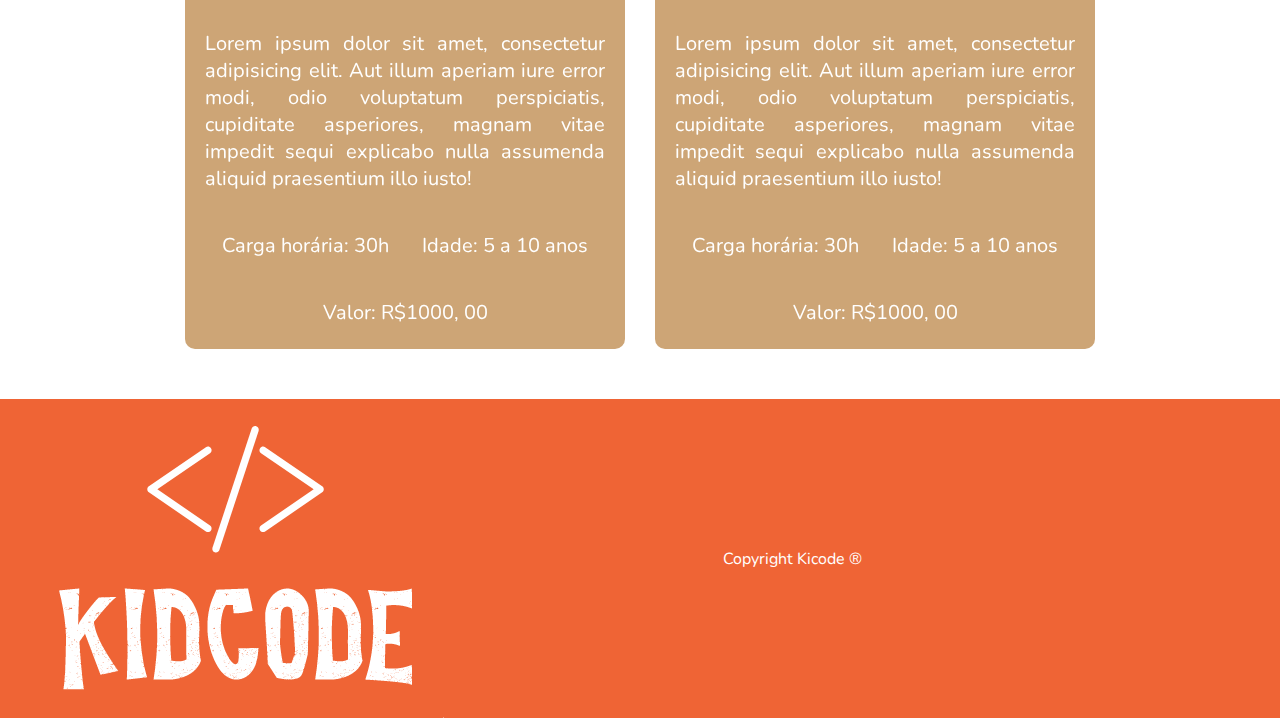
==== commit bc041e28: "Página de curso adicionada." ====
--- a/index.html
+++ b/index.html
@@ -10,10 +10,7 @@
     <link rel="stylesheet" href="./assets/styles/footer.css">
     <link rel="preconnect" href="https://fonts.googleapis.com" />
     <link rel="preconnect" href="https://fonts.gstatic.com" crossorigin />
-    <link
-      href="https://fonts.googleapis.com/css2?family=Bubblegum+Sans&display=swap"
-      rel="stylesheet"
-    />
+    <link href="https://fonts.googleapis.com/css2?family=Bubblegum+Sans&family=Nunito&display=swap" rel="stylesheet">
   </head>
   <body>
     <!--Cabeçalho-->
@@ -23,7 +20,7 @@
       <nav class="nav-container">
         <ul>
           <li><a href="#">Sobre nós</a></li>
-          <li><a href="#">Cursos</a></li>
+          <li><a href="./curso.html">Cursos</a></li>
           <li><a href="#">Porque programar?</a></li>
           <li><a href="#">Educadores</a></li>
           <li><a href="./cadastro.html">Cadastro</a></li>
@@ -52,21 +49,24 @@
 
         <!--Container dos cards de cursos-->
         <div class="cursos-cards-container">
+          
           <div class="card primeiro">
             <div class="card-img-container">
-              <img src="./assets/imagens/cursos/coding.png" alt="">
+              <img src="./assets/imagens/cursos/scratch.png" alt="">
             </div>
-            <h3>Curso 1</h3>
+            <h3>Programação com Scratch</h3>
             <p class="descricao">
-              Lorem ipsum dolor sit amet, consectetur adipisicing elit. Aut
-              illum aperiam iure error modi, odio voluptatum perspiciatis,
-              cupiditate asperiores, magnam vitae impedit sequi explicabo nulla
-              assumenda aliquid praesentium illo iusto!
+                Lorem ipsum dolor sit amet, consectetur adipisicing elit. Aut
+                illum aperiam iure error modi, odio voluptatum perspiciatis,
+                cupiditate asperiores, magnam vitae impedit sequi explicabo nulla
+                assumenda aliquid praesentium illo iusto!
             </p>
             <p class="valor">Valor: R$1000, 00</p>
             <p class="carga-horaria">Carga horária: 30h</p>
             <p class="idade">Idade: 5 a 10 anos</p>
+          
           </div>
+          
           <div class="card segundo">
             <div class="card-img-container">
               <img src="./assets/imagens/cursos/coding2.png" alt="">
@@ -81,10 +81,11 @@
             <p class="valor">Valor: R$1000, 00</p>
             <p class="carga-horaria">Carga horária: 30h</p>
             <p class="idade">Idade: 5 a 10 anos</p>
+            
           </div>
           <div class="card terceiro">
             <div class="card-img-container">
-              <img src="./assets/imagens/cursos/scratch.png" alt="">
+              <img src="./assets/imagens/cursos/coding.png" alt="">
             </div>
             <h3>Curso 3</h3>
             <p class="descricao">
--- a/assets/styles/style.css
+++ b/assets/styles/style.css
@@ -0,0 +1,330 @@
+:root {
+  --laranja-principal: rgba(239, 100, 53, 1);
+  --orange-hover: rgb(241, 181, 161);
+}
+
+/*Fontes
+
+font-family: 'Bubblegum Sans', cursive;
+font-family: 'Nunito', sans-serif;
+*/
+
+html, body {
+  margin: 0;
+  /*Esta parte é para não criar scroll para a direita, que estava acontecendo em alguns tamanhos de tela*/
+  max-width: 100%;
+  overflow-x: hidden;
+}
+
+p{
+  font-family: 'Nunito', sans-serif;
+}
+/*---------------------------------------------------------------------------*/
+
+
+/*Banner*/
+
+.banner-container {
+  text-align: center;
+  background-color: rgb(229, 228, 228);
+  max-height: 100vh;
+  overflow: hidden;
+  position: relative;
+}
+
+.banner-container img {
+  
+  max-width: 80%;
+  max-height: 75%;
+  border-radius: 5px;
+  margin: 130px auto 30px;
+}
+
+.banner-container h1 {
+  z-index: 10;
+  position: absolute;
+  bottom: 50px;
+  font-family: 'Bubblegum Sans', cursive;
+  letter-spacing: 3px;
+  font-size: 3rem;
+  margin-left: 50%;
+  transform: translateX(-50%);
+  width: 80%;
+}
+
+@media screen and (min-width: 1430px) {
+  .banner-container img{
+    max-height: 80vh;
+  }
+}
+
+@media screen and (max-width: 850px) {
+  .banner-container h1{
+    font-size: 2rem;
+    width: 300px;
+    bottom: 10px;
+    color: #fff;
+    text-shadow: 1px 1px 2px rgba(150, 150, 150, 1);
+  }
+}
+
+/*--------------------------------------------------------------------------*/
+
+/*Seção de cursos*/
+
+/*Container de todos os cursos*/
+
+.cursos-container {
+  margin-bottom: 50px;
+  justify-items: center;
+}
+
+/*título Nossos Cursos*/
+
+.cursos-container h2 {
+  text-align: center;
+  font-size: 2.5rem;
+  font-family: 'Bubblegum Sans', cursive;
+}
+
+/*container dos cards*/
+.cursos-cards-container {
+  display: grid;
+  /*adicionei minmax para ele nunca modificar o tamanho das colunas*/
+  grid-template-columns: repeat(2, auto) ;
+  grid-template-rows: repeat(6, auto);
+  justify-items: center;
+  gap: 30px; 
+  margin: 0 auto;
+  align-items: center;
+  
+}
+
+
+
+/*Estilização dos cards*/
+
+
+
+.card {
+  background-color: #f0a041;
+  color: #fff;
+  border-radius: 10px;
+  filter: grayscale(50%);
+  padding: 0 20px;
+  max-width: 400px;
+  display: grid;
+  grid-template-rows: 300px 50px auto auto 70px;
+  grid-template-columns: repeat(2, 1fr);
+  justify-items: center;
+}
+
+/*Container das imagens dos cards e estilização das imagens / posicionamento*/
+.card-img-container {
+  width: 100%;
+  grid-area: 1 / 1 / 2 / 3;
+  margin: 30px auto 20px;
+}
+
+.card-img-container img{
+  width: auto;
+  height: 100%;
+  margin-left: 50%;
+  transform: translateX(-50%);
+}
+
+/*Estilização e posicionamento dos textos dos cards*/
+
+.card h3 {
+  font-family: 'Bubblegum Sans', cursive;
+  text-align: center;
+  font-size: 1.75rem;
+  grid-area: 2 / 1 / 3 / 3;
+  margin: 0;
+  align-self: center;
+}
+
+.card .descricao {
+  font-size: 1.25rem;
+  grid-area: 3 / 1 / 4 / 3;
+  text-align: justify;
+}
+
+.card .carga-horaria {
+  grid-area: 4 / 1 / 5 / 2;
+  font-size: 1.25rem;
+  align-self: center;
+}
+
+/*Relógio antes da carga horária so adicionado se tiver pelo menos 400px de largura*/
+@media screen and (min-width:400px){
+ 
+.card .carga-horaria::before {
+  background-image: url('./assets/imagens/cursos/clock.png');
+  filter: opacity(0.5);
+  background-size: 30px 30px;
+  display: inline-block;
+  width: 30px;
+  height: 30px;
+  content: '';
+  position: absolute;
+  left: 10px;
+  transform: translateY(-5px);
+}
+}
+
+.card .idade {
+  align-self: center;
+  font-size: 1.25rem;
+}
+
+.card .valor {
+  grid-area: 5 / 1 / 6 / 3;
+  align-self: start;
+  font-size: 1.25rem;
+}
+
+.card:hover {
+  filter: none;
+  cursor: pointer;
+  transform: scale(1.05);
+  transition: all 0.5s ease-in-out;
+}
+
+/*posicionamento dos cards dentro do grid*/
+
+.card.primeiro{
+  grid-column-start: 1;
+  grid-column-end: 3;
+  grid-row: 1 / 2;
+}
+
+.card.segundo{
+  grid-column-start: 1;
+  grid-column-end: 3;
+  grid-row: 2 / 3;
+}
+
+.card.terceiro {
+  grid-column-start: 1;
+  grid-column-end: 3;
+  grid-row: 3 / 4;
+}
+
+.card.quarto {
+  grid-column-start: 1;
+  grid-column-end: 3;
+  grid-row: 4 / 5;
+}
+
+.card.quinto {
+  grid-column-start: 1;
+  grid-column-end: 3;
+  grid-row: 5 / 6;
+}
+
+.card.sexto {
+  grid-column-start: 1;
+  grid-column-end: 3;
+  grid-row: 6 / 7;
+}
+
+
+/*Responsividade para os cursos*/
+@media screen and (min-width: 920px) {
+  .cursos-cards-container {
+    grid-template-columns: repeat(4, minmax(1fr));
+    grid-template-rows: repeat(3, 1fr);
+    justify-content: center;
+  }
+
+  .card.primeiro{
+    grid-column-start: 1;
+    grid-column-end: 3;
+    grid-row: 1 / 2;
+  }
+  
+  .card.segundo {
+    grid-column-start: 3;
+    grid-column-end: 5;
+    grid-row: 1 / 2;
+  }
+  
+  .card.terceiro {
+    grid-column-start: 1;
+    grid-column-end: 3;
+    grid-row: 2 / 3;
+  }
+  
+  .card.quarto {
+    grid-column-start: 3;
+    grid-column-end: 5;
+    grid-row: 2 / 3;
+  }
+  
+  .card.quinto {
+    grid-column-start: 1;
+    grid-column-end: 3;
+    grid-row: 3 / 4;
+  }
+  
+  .card.sexto {
+    grid-column-start: 3;
+    grid-column-end: 5;
+    grid-row: 3 / 4;
+  }
+
+ 
+
+}
+/* 
+ menor opção */
+
+
+@media screen and (min-width: 1430px) {
+  .cursos-cards-container {
+    
+    /*adicionei minmax para ele nunca modificar o tamanho das colunas*/
+    grid-template-columns: repeat(6, minmax(1fr)) ;
+    grid-template-rows: repeat(2, 1fr);
+  }
+
+  .card.primeiro{
+    grid-column-start: 1;
+    grid-column-end: 3;
+    grid-row: 1 / 2;
+  }
+  
+  .card.segundo{
+    grid-column-start: 3;
+    grid-column-end: 5;
+    grid-row: 1 / 2;
+  }
+  
+  .card.terceiro {
+    grid-column-start: 5;
+    grid-column-end: 7;
+    grid-row: 1 / 2;
+  }
+  
+  .card.quarto {
+    grid-column-start: 1;
+    grid-column-end: 3;
+    grid-row: 2 / 3;
+  }
+  
+  .card.quinto {
+    grid-column-start: 3;
+    grid-column-end: 5;
+    grid-row: 2 / 3;
+  }
+  
+  .card.sexto {
+    grid-column-start: 5;
+    grid-column-end: 7;
+    grid-row: 2 / 3;
+  }
+}
+
+
+/*-------------------------------------------------------------------------------*/
--- a/assets/styles/footer.css
+++ b/assets/styles/footer.css
@@ -0,0 +1,21 @@
+
+/*Footer*/
+
+.footer-container {
+  display: flex;
+  background-color: var(--laranja-principal);
+}
+
+.footer-container img {
+ display: relative;
+ margin-left: 30px;
+}
+
+.footer-container p {
+  color: #fff;
+  display: inline;
+  align-self: center;
+  margin: 0 auto;
+  transform: translateX(-50%);
+  font-family: 'Nunito', sans-serif;
+}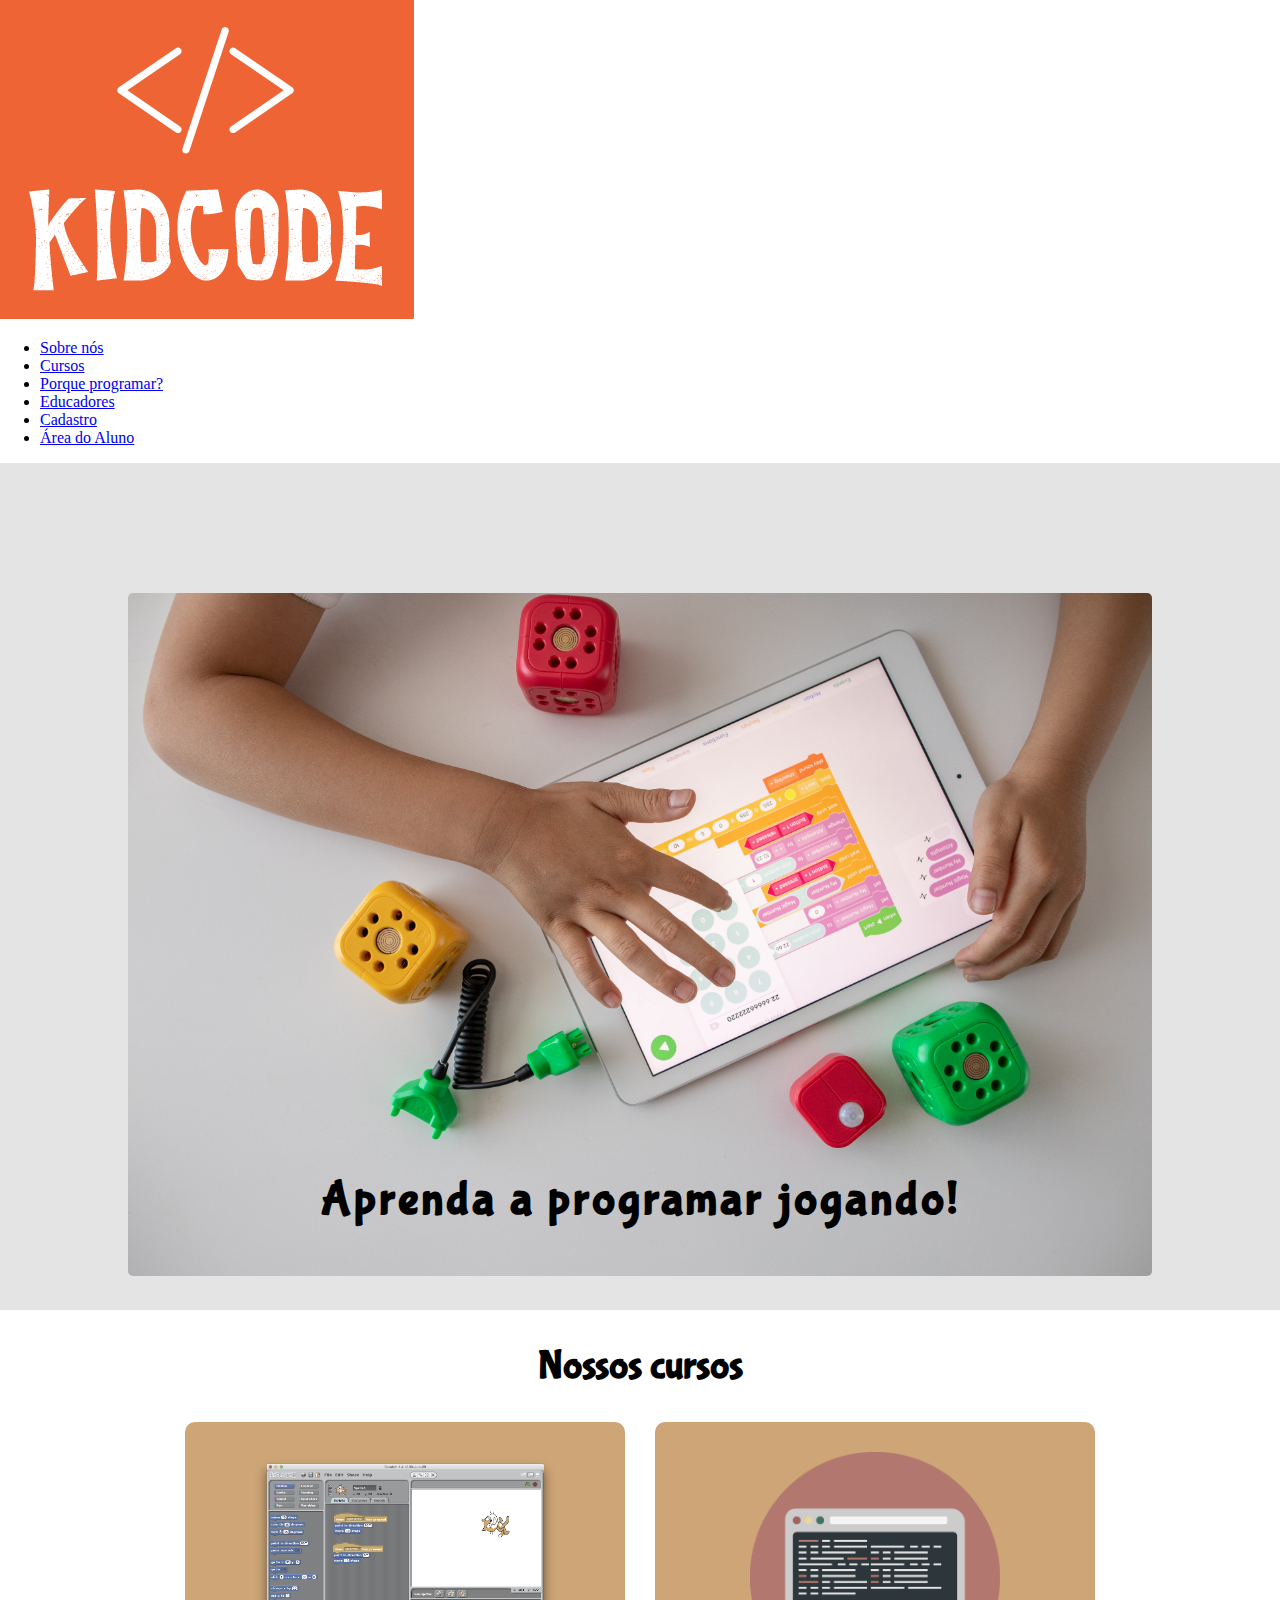
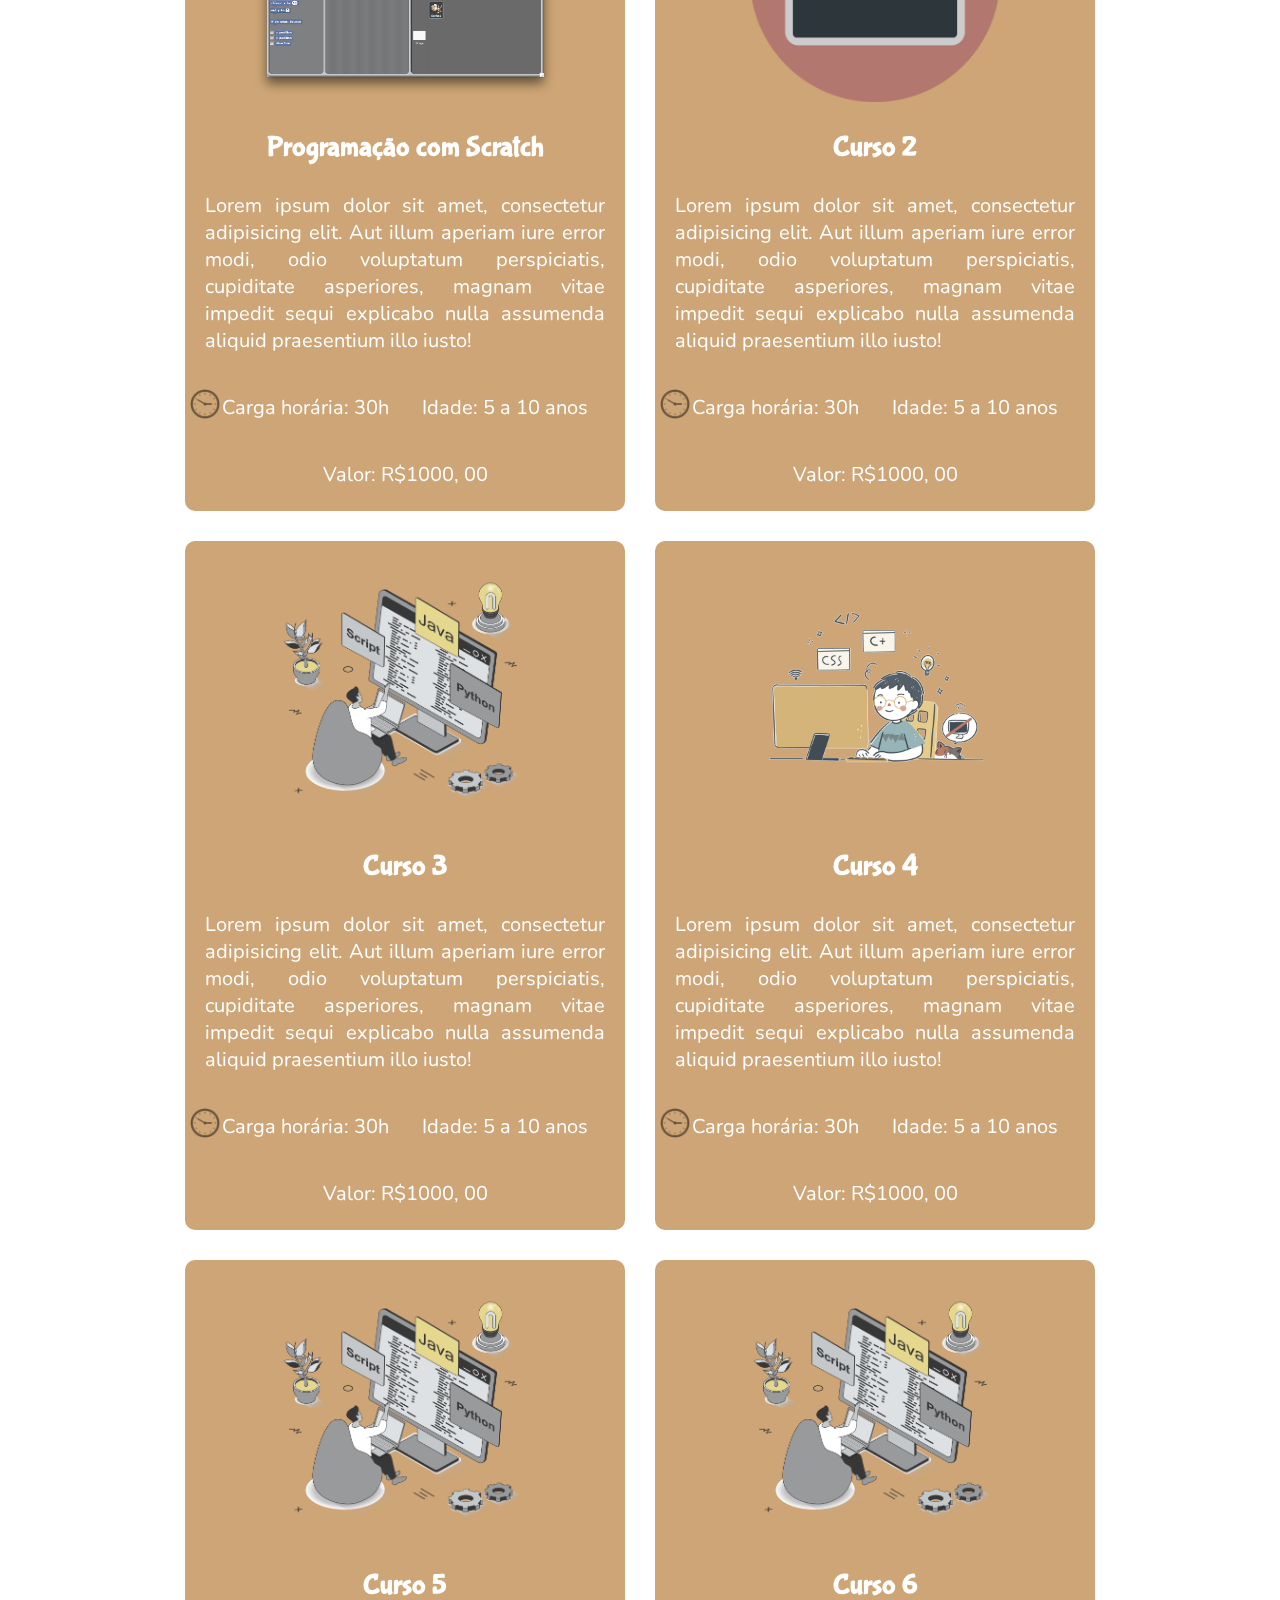
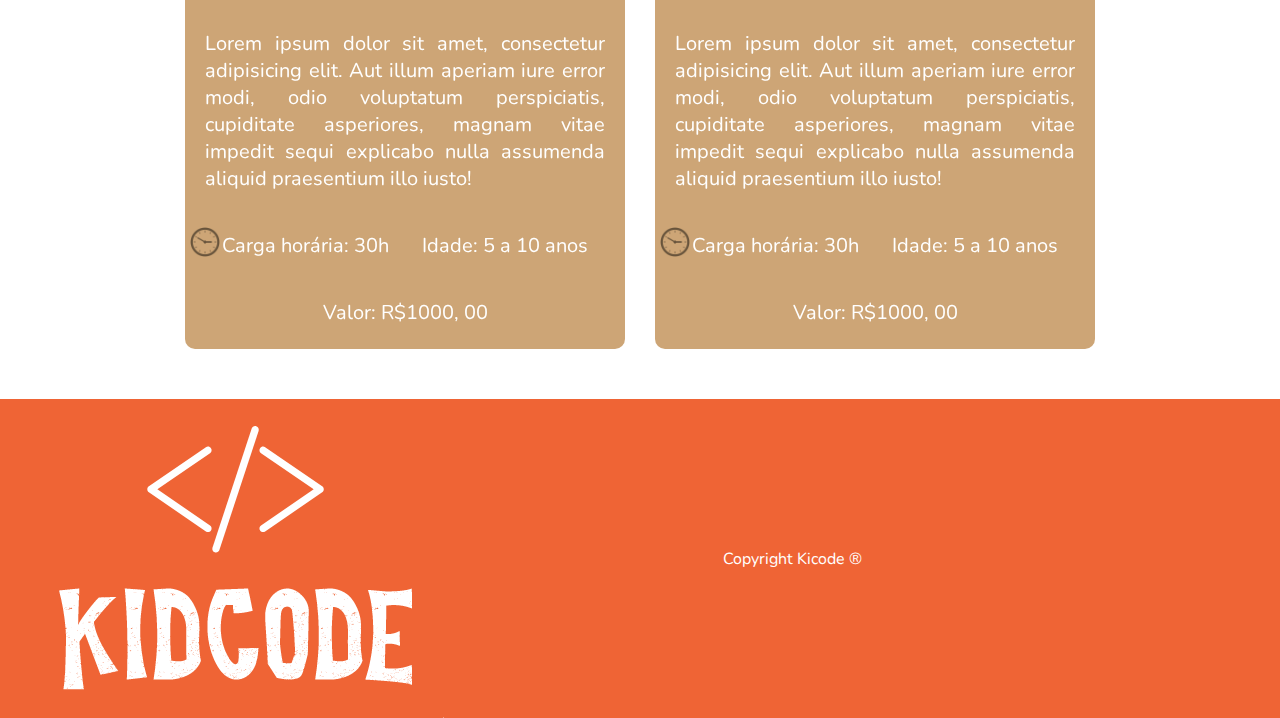
==== commit 27cadcb7: "small formating changes" ====
--- a/index.html
+++ b/index.html
@@ -16,7 +16,7 @@
     <!--Cabeçalho-->
 
     <header class="header-container">
-      <a href="./index.html"><img class="logo" src="./assets/imagens/logo-laranja.png" /></a>
+      <a href="./index.html"><img class="logo" src="./assets/imagens/logo-laranja.png" alt='kidcode logo'/></a>
       <nav class="nav-container">
         <ul>
           <li><a href="#">Sobre nós</a></li>
@@ -39,7 +39,7 @@
     <main>
       <!--Banner principal do site-->
       <section class="banner-container">
-        <img src="./assets/imagens/imagem-banner.jpg" alt="" />
+        <img src="./assets/imagens/imagem-banner.jpg" alt="Criança utilizando um tablet para aprender lógica de programação" />
         <h1>Aprenda a programar jogando!</h1>
       </section>
 
@@ -52,7 +52,7 @@
           
           <div class="card primeiro">
             <div class="card-img-container">
-              <img src="./assets/imagens/cursos/scratch.png" alt="">
+              <img src="./assets/imagens/cursos/scratch.png" alt="Janela dentro do programa Scratch">
             </div>
             <h3>Programação com Scratch</h3>
             <p class="descricao">
@@ -69,7 +69,7 @@
           
           <div class="card segundo">
             <div class="card-img-container">
-              <img src="./assets/imagens/cursos/coding2.png" alt="">
+              <img src="./assets/imagens/cursos/coding2.png" alt="Ilustração de um browser aberto em um fundo vermelho redondo">
             </div>
             <h3>Curso 2</h3>
             <p class="descricao">
@@ -81,11 +81,11 @@
             <p class="valor">Valor: R$1000, 00</p>
             <p class="carga-horaria">Carga horária: 30h</p>
             <p class="idade">Idade: 5 a 10 anos</p>
-            
           </div>
+
           <div class="card terceiro">
             <div class="card-img-container">
-              <img src="./assets/imagens/cursos/coding.png" alt="">
+              <img src="./assets/imagens/cursos/coding.png" alt="Ilustração de um homem programando em frente a um computador">
             </div>
             <h3>Curso 3</h3>
             <p class="descricao">
@@ -98,9 +98,10 @@
             <p class="carga-horaria">Carga horária: 30h </p>
             <p class="idade">Idade: 5 a 10 anos</p>
           </div>
+
           <div class="card quarto">
             <div class="card-img-container">
-              <img src="./assets/imagens/cursos/codingkid.png" alt="">
+              <img src="./assets/imagens/cursos/codingkid.png" alt="Ilustração de um menino em frente a um computador">
             </div>
             <h3>Curso 4</h3>
             <p class="descricao">
@@ -113,9 +114,10 @@
             <p class="carga-horaria">Carga horária: 30h</p>
             <p class="idade">Idade: 5 a 10 anos</p>
           </div>
+
           <div class="card quinto">
             <div class="card-img-container">
-              <img src="./assets/imagens/cursos/coding.png" alt="">
+              <img src="./assets/imagens/cursos/coding.png" alt="Ilustração de um homem programando em frente a um computador">
             </div>
             <h3>Curso 5</h3>
             <p class="descricao">
@@ -128,9 +130,10 @@
             <p class="carga-horaria">Carga horária: 30h</p>
             <p class="idade">Idade: 5 a 10 anos</p>
           </div>
+          
           <div class="card sexto">
             <div class="card-img-container">
-              <img src="./assets/imagens/cursos/coding.png" alt="">
+              <img src="./assets/imagens/cursos/coding.png" alt="Ilustração de um homem programando em frente a um computador">
             </div>
             <h3>Curso 6</h3>
             <p class="descricao">
@@ -149,7 +152,7 @@
 
     <!--Footer-->
     <footer class="footer-container">
-      <img class="logo" src="./assets/imagens/logo-laranja.png" />
+      <img class="logo" src="./assets/imagens/logo-laranja.png" alt='Kidcode logo'/>
       <p>Copyright Kicode	&#174</p>
     </footer>
     <script src="./scripts/app.js"></script>
--- a/assets/styles/style.css
+++ b/assets/styles/style.css
@@ -97,7 +97,6 @@
   gap: 30px; 
   margin: 0 auto;
   align-items: center;
-  
 }
 
 
@@ -160,7 +159,7 @@
 @media screen and (min-width:400px){
  
 .card .carga-horaria::before {
-  background-image: url('./assets/imagens/cursos/clock.png');
+  background-image: url('../imagens/cursos/clock.png');
   filter: opacity(0.5);
   background-size: 30px 30px;
   display: inline-block;
@@ -168,7 +167,7 @@
   height: 30px;
   content: '';
   position: absolute;
-  left: 10px;
+  left: 5px;
   transform: translateY(-5px);
 }
 }
